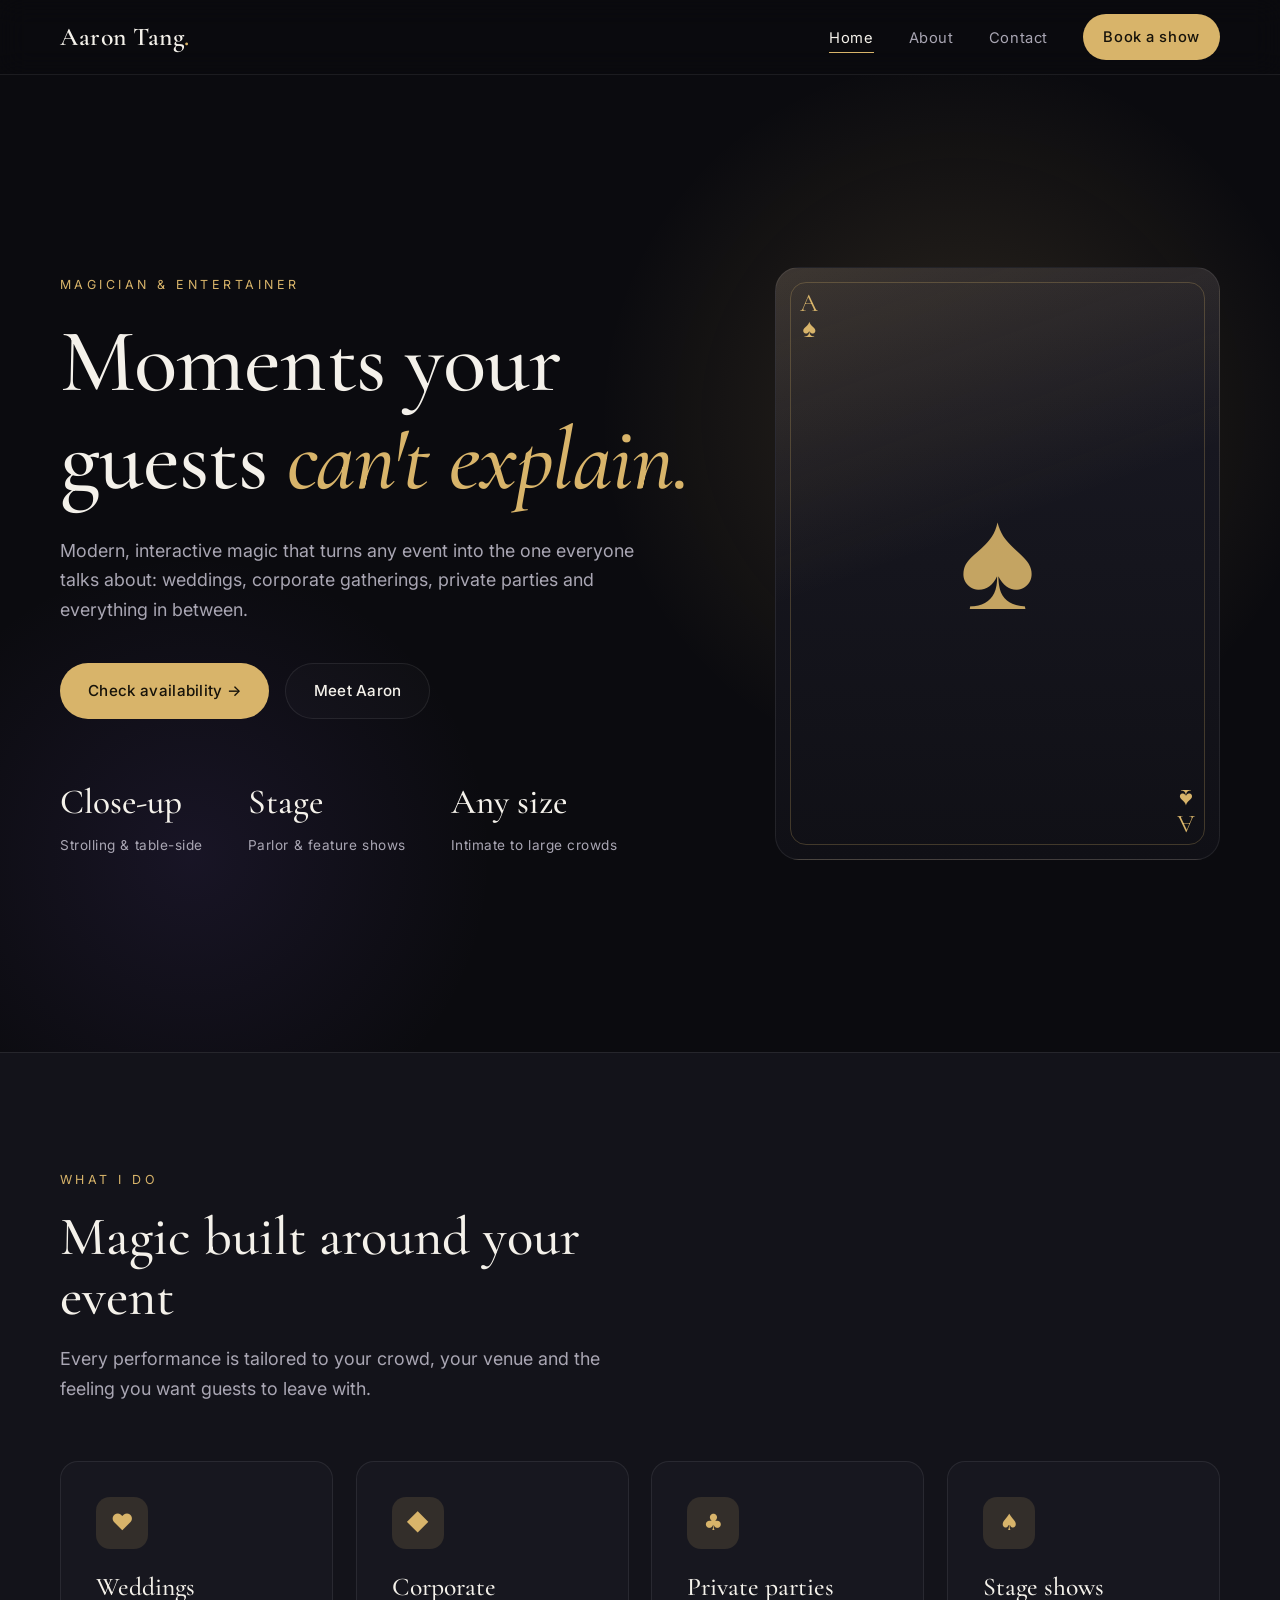
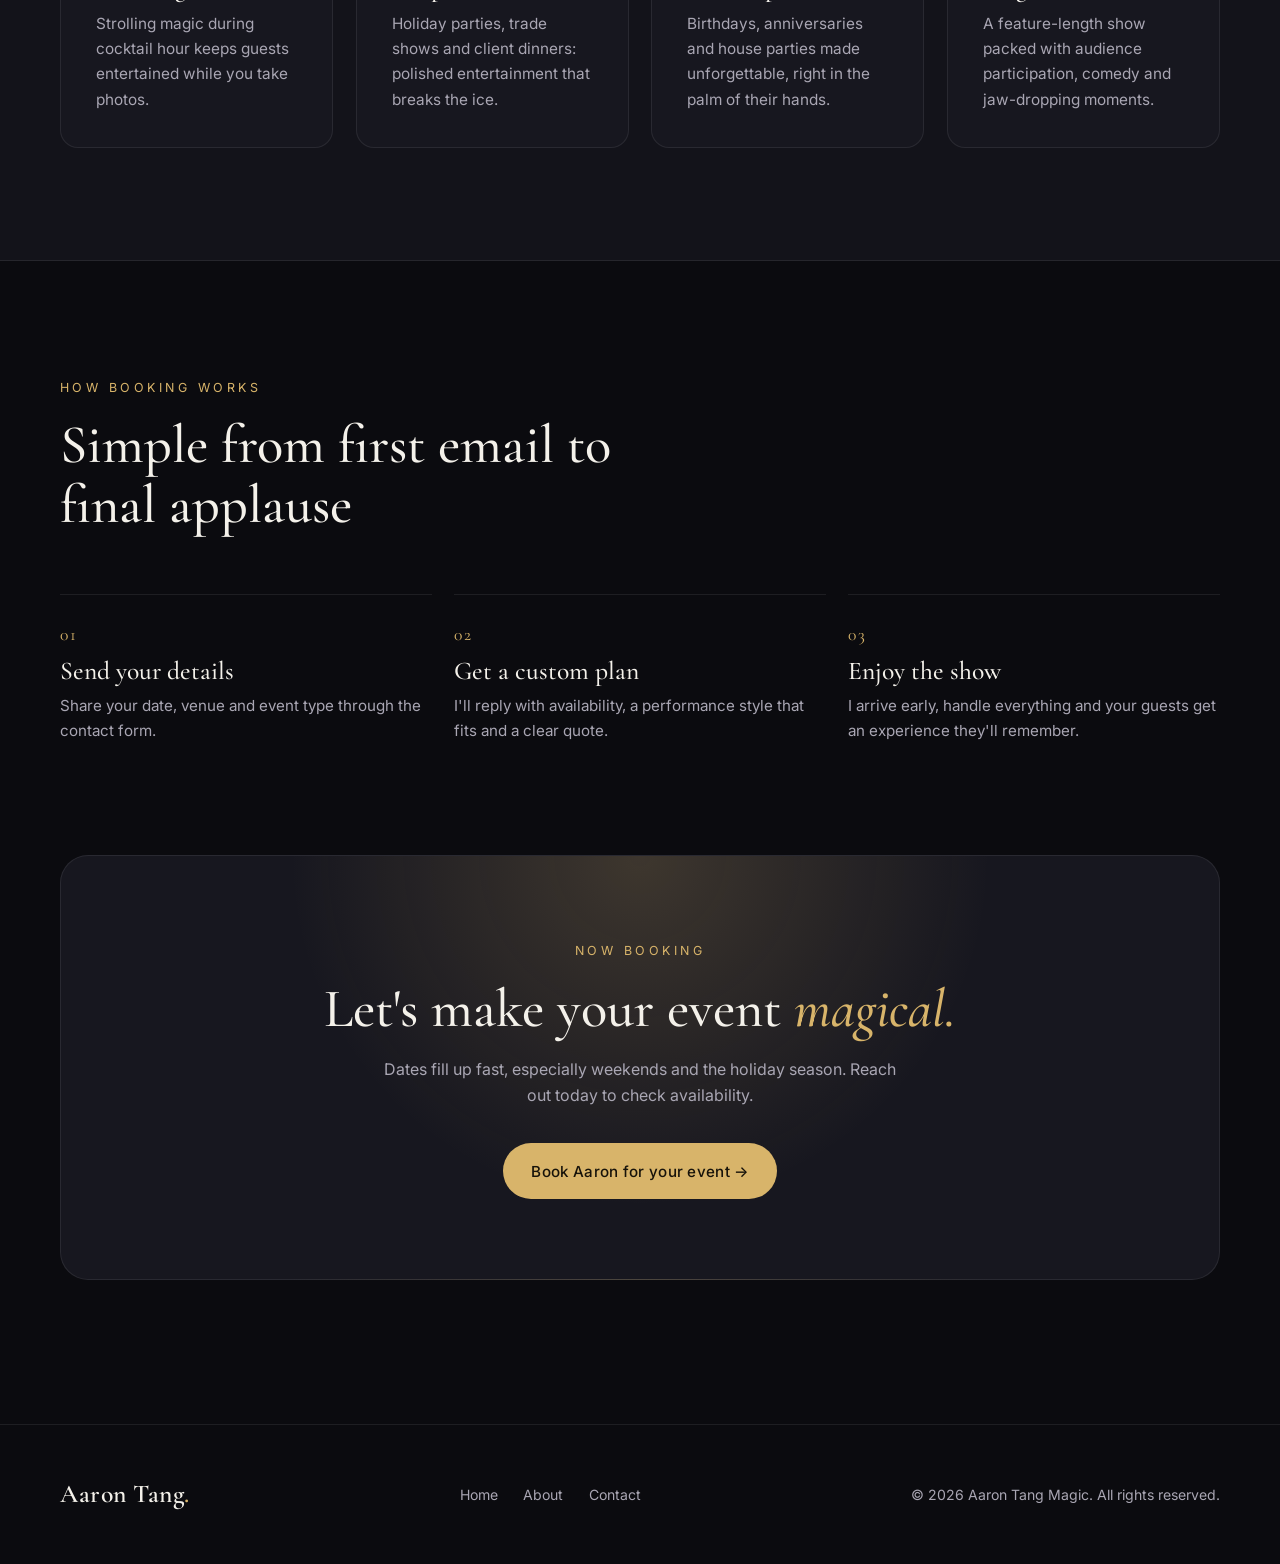
==== index.html @ f71971cd "Add magic booking website: home, about, and contact pages Co-Authored-By: Claude Opus 5.5 <noreply@a" ====
<!DOCTYPE html>
<html lang="en">
<head>
  <meta charset="UTF-8" />
  <meta name="viewport" content="width=device-width, initial-scale=1.0" />
  <title>Aaron Tang | Magician for Events, Parties & Corporate Functions</title>
  <meta name="description" content="Modern close-up and stage magic for weddings, corporate events, private parties and more. Book Aaron Tang for your next event." />
  <link rel="preconnect" href="https://fonts.googleapis.com" />
  <link rel="preconnect" href="https://fonts.gstatic.com" crossorigin />
  <link href="https://fonts.googleapis.com/css2?family=Cormorant+Garamond:ital,wght@0,500;0,600;1,500&family=Inter:wght@300;400;500&display=swap" rel="stylesheet" />
  <link rel="stylesheet" href="css/styles.css" />
  <link rel="icon" href="data:image/svg+xml,<svg xmlns='http://www.w3.org/2000/svg' viewBox='0 0 100 100'><text y='.9em' font-size='90'>✦</text></svg>" />
</head>
<body>

  <header class="site-header">
    <nav class="nav container">
      <a href="index.html" class="logo">Aaron Tang<span>.</span></a>
      <button class="nav-toggle" aria-label="Open menu" aria-expanded="false"><span></span><span></span><span></span></button>
      <ul class="nav-links">
        <li><a href="index.html" class="active">Home</a></li>
        <li><a href="about.html">About</a></li>
        <li><a href="contact.html">Contact</a></li>
        <li><a href="contact.html" class="btn btn-gold">Book a show</a></li>
      </ul>
    </nav>
  </header>

  <main>
    <!-- Hero -->
    <section class="hero">
      <div class="container hero-inner">
        <div>
          <span class="eyebrow reveal">Magician &amp; Entertainer</span>
          <h1 class="reveal">Moments your guests <em class="gold">can't explain.</em></h1>
          <p class="lead reveal">Modern, interactive magic that turns any event into the one everyone talks about: weddings, corporate gatherings, private parties and everything in between.</p>
          <div class="hero-actions reveal">
            <a href="contact.html" class="btn btn-gold">Check availability →</a>
            <a href="about.html" class="btn btn-ghost">Meet Aaron</a>
          </div>
          <div class="stats reveal">
            <div class="stat"><strong>Close-up</strong><span>Strolling &amp; table-side</span></div>
            <div class="stat"><strong>Stage</strong><span>Parlor &amp; feature shows</span></div>
            <div class="stat"><strong>Any size</strong><span>Intimate to large crowds</span></div>
          </div>
        </div>
        <div class="hero-card reveal" aria-hidden="true">
          <div class="card-corner tl">A<br />♠</div>
          <div class="card-mark">♠</div>
          <div class="card-corner br">A<br />♠</div>
        </div>
      </div>
    </section>

    <!-- Services -->
    <section class="alt">
      <div class="container">
        <div class="section-head reveal">
          <span class="eyebrow">What I do</span>
          <h2>Magic built around your event</h2>
          <p class="lead">Every performance is tailored to your crowd, your venue and the feeling you want guests to leave with.</p>
        </div>
        <div class="grid-4">
          <div class="card reveal">
            <div class="icon">♥</div>
            <h3>Weddings</h3>
            <p>Strolling magic during cocktail hour keeps guests entertained while you take photos.</p>
          </div>
          <div class="card reveal">
            <div class="icon">◆</div>
            <h3>Corporate</h3>
            <p>Holiday parties, trade shows and client dinners: polished entertainment that breaks the ice.</p>
          </div>
          <div class="card reveal">
            <div class="icon">♣</div>
            <h3>Private parties</h3>
            <p>Birthdays, anniversaries and house parties made unforgettable, right in the palm of their hands.</p>
          </div>
          <div class="card reveal">
            <div class="icon">♠</div>
            <h3>Stage shows</h3>
            <p>A feature-length show packed with audience participation, comedy and jaw-dropping moments.</p>
          </div>
        </div>
      </div>
    </section>

    <!-- How it works -->
    <section>
      <div class="container">
        <div class="section-head reveal">
          <span class="eyebrow">How booking works</span>
          <h2>Simple from first email to final applause</h2>
        </div>
        <div class="grid-3">
          <div class="step reveal">
            <span class="num">01</span>
            <h3>Send your details</h3>
            <p>Share your date, venue and event type through the contact form.</p>
          </div>
          <div class="step reveal">
            <span class="num">02</span>
            <h3>Get a custom plan</h3>
            <p>I'll reply with availability, a performance style that fits and a clear quote.</p>
          </div>
          <div class="step reveal">
            <span class="num">03</span>
            <h3>Enjoy the show</h3>
            <p>I arrive early, handle everything and your guests get an experience they'll remember.</p>
          </div>
        </div>
      </div>
    </section>

    <!-- CTA -->
    <section style="padding-top:0">
      <div class="container">
        <div class="cta reveal">
          <span class="eyebrow">Now booking</span>
          <h2>Let's make your event <em class="gold">magical.</em></h2>
          <p>Dates fill up fast, especially weekends and the holiday season. Reach out today to check availability.</p>
          <a href="contact.html" class="btn btn-gold">Book Aaron for your event →</a>
        </div>
      </div>
    </section>
  </main>

  <footer class="site-footer">
    <div class="container footer-inner">
      <a href="index.html" class="logo">Aaron Tang<span>.</span></a>
      <ul class="footer-links">
        <li><a href="index.html">Home</a></li>
        <li><a href="about.html">About</a></li>
        <li><a href="contact.html">Contact</a></li>
      </ul>
      <p>© <span data-year></span> Aaron Tang Magic. All rights reserved.</p>
    </div>
  </footer>

  <script src="js/main.js"></script>
</body>
</html>
---- css/styles.css ----
/* ==========================================================
   Aaron Tang Magic — site styles
   ========================================================== */
:root {
  --bg: #0b0b0f;
  --bg-soft: #13131a;
  --card: #17171f;
  --line: rgba(255, 255, 255, 0.08);
  --text: #f4f1ea;
  --muted: #a9a6b3;
  --gold: #d8b46a;
  --gold-soft: rgba(216, 180, 106, 0.14);
  --radius: 18px;
  --max: 1160px;
  --serif: "Cormorant Garamond", Georgia, serif;
  --sans: "Inter", system-ui, -apple-system, Segoe UI, Roboto, sans-serif;
}

* { box-sizing: border-box; margin: 0; padding: 0; }
html { scroll-behavior: smooth; }
body {
  font-family: var(--sans);
  background: var(--bg);
  color: var(--text);
  line-height: 1.65;
  -webkit-font-smoothing: antialiased;
}
img { max-width: 100%; display: block; }
a { color: inherit; text-decoration: none; }

.container { width: min(var(--max), 92%); margin: 0 auto; }

/* ---------- Header ---------- */
.site-header {
  position: sticky; top: 0; z-index: 50;
  background: rgba(11, 11, 15, 0.72);
  backdrop-filter: blur(14px);
  -webkit-backdrop-filter: blur(14px);
  border-bottom: 1px solid var(--line);
}
.nav { display: flex; align-items: center; justify-content: space-between; height: 74px; }
.logo {
  font-family: var(--serif); font-size: 1.6rem; font-weight: 600; letter-spacing: 0.02em;
}
.logo span { color: var(--gold); }
.nav-links { display: flex; gap: 2.2rem; list-style: none; align-items: center; }
.nav-links a {
  font-size: 0.92rem; color: var(--muted); letter-spacing: 0.04em; transition: color .2s;
}
.nav-links a:hover, .nav-links a.active { color: var(--text); }
.nav-links a.active { position: relative; }
.nav-links a.active::after {
  content: ""; position: absolute; left: 0; right: 0; bottom: -6px;
  height: 1px; background: var(--gold);
}
.nav-toggle {
  display: none; background: none; border: 0; color: var(--text); cursor: pointer;
  width: 40px; height: 40px;
}
.nav-toggle span { display: block; width: 22px; height: 2px; background: currentColor; margin: 5px auto; transition: .25s; }

/* ---------- Buttons ---------- */
.btn {
  display: inline-flex; align-items: center; gap: .5rem;
  padding: 0.9rem 1.7rem; border-radius: 999px;
  font-size: 0.95rem; font-weight: 500; letter-spacing: 0.02em;
  border: 1px solid transparent; cursor: pointer; transition: all .25s ease;
  font-family: var(--sans);
}
.btn-gold { background: var(--gold); color: #17130a; }
.btn-gold:hover { background: #e6c47f; transform: translateY(-2px); box-shadow: 0 10px 30px rgba(216,180,106,.25); }
.btn-ghost { border-color: var(--line); color: var(--text); background: rgba(255,255,255,.02); }
.btn-ghost:hover { border-color: var(--gold); color: var(--gold); }
.nav-links .btn { padding: .6rem 1.2rem; color: #17130a; }
.nav-links .btn:hover { color: #17130a; }

/* ---------- Typography ---------- */
.eyebrow {
  display: inline-block; font-size: .78rem; letter-spacing: .28em; text-transform: uppercase;
  color: var(--gold); margin-bottom: 1.1rem;
}
h1, h2, h3 { font-family: var(--serif); font-weight: 500; line-height: 1.1; }
h1 { font-size: clamp(2.8rem, 7vw, 5.6rem); letter-spacing: -0.01em; }
h2 { font-size: clamp(2.1rem, 4.4vw, 3.4rem); }
h3 { font-size: 1.6rem; }
.lead { font-size: 1.12rem; color: var(--muted); max-width: 580px; }
em.gold { color: var(--gold); font-style: italic; }

/* ---------- Hero ---------- */
.hero {
  position: relative; min-height: calc(100vh - 74px);
  display: flex; align-items: center; overflow: hidden;
}
.hero::before {
  content: ""; position: absolute; inset: 0;
  background:
    radial-gradient(600px circle at 75% 35%, rgba(216,180,106,.16), transparent 60%),
    radial-gradient(500px circle at 15% 80%, rgba(120,90,200,.12), transparent 60%);
  pointer-events: none;
}
.hero-inner { position: relative; display: grid; grid-template-columns: 1.2fr .8fr; gap: 3rem; align-items: center; padding: 5rem 0; }
.hero h1 { margin-bottom: 1.6rem; }
.hero .lead { margin-bottom: 2.4rem; }
.hero-actions { display: flex; gap: 1rem; flex-wrap: wrap; }
.hero-card {
  aspect-ratio: 3 / 4; border-radius: 24px; border: 1px solid var(--line);
  background:
    linear-gradient(160deg, rgba(216,180,106,.18), transparent 45%),
    linear-gradient(0deg, #101016, #1a1a24);
  position: relative; overflow: hidden;
  display: flex; align-items: center; justify-content: center;
}
.hero-card .card-mark {
  font-family: var(--serif); font-size: 9rem; color: var(--gold); opacity: .9;
  animation: float 6s ease-in-out infinite;
}
.hero-card .card-corner {
  position: absolute; font-family: var(--serif); color: var(--gold); font-size: 1.6rem; line-height: 1;
  text-align: center;
}
.hero-card .tl { top: 22px; left: 24px; }
.hero-card .br { bottom: 22px; right: 24px; transform: rotate(180deg); }
.hero-card::after {
  content: ""; position: absolute; inset: 14px; border: 1px solid rgba(216,180,106,.25); border-radius: 16px;
}
@keyframes float { 0%,100% { transform: translateY(0) } 50% { transform: translateY(-10px) } }

.stats { display: flex; gap: 2.8rem; margin-top: 3.4rem; flex-wrap: wrap; }
.stat strong { display: block; font-family: var(--serif); font-size: 2.2rem; font-weight: 500; color: var(--text); }
.stat span { font-size: .85rem; color: var(--muted); letter-spacing: .04em; }

/* ---------- Sections ---------- */
section { padding: 7rem 0; }
.section-head { max-width: 640px; margin-bottom: 3.6rem; }
.section-head.center { margin-inline: auto; text-align: center; }
.section-head h2 { margin-bottom: 1rem; }
.alt { background: var(--bg-soft); border-top: 1px solid var(--line); border-bottom: 1px solid var(--line); }

.grid-3 { display: grid; grid-template-columns: repeat(3, 1fr); gap: 1.4rem; }
.grid-4 { display: grid; grid-template-columns: repeat(4, 1fr); gap: 1.4rem; }

.card {
  background: var(--card); border: 1px solid var(--line); border-radius: var(--radius);
  padding: 2.2rem; transition: transform .3s ease, border-color .3s ease;
}
.card:hover { transform: translateY(-6px); border-color: rgba(216,180,106,.4); }
.card .icon {
  width: 52px; height: 52px; border-radius: 14px; background: var(--gold-soft); color: var(--gold);
  display: grid; place-items: center; margin-bottom: 1.5rem; font-size: 1.4rem;
}
.card h3 { margin-bottom: .6rem; }
.card p { color: var(--muted); font-size: .96rem; }

/* Steps */
.step { border-top: 1px solid var(--line); padding-top: 1.6rem; }
.step .num { font-family: var(--serif); color: var(--gold); font-size: 1.1rem; letter-spacing: .1em; }
.step h3 { margin: .5rem 0 .5rem; }
.step p { color: var(--muted); font-size: .95rem; }

/* Testimonials */
.quote { display: flex; flex-direction: column; justify-content: space-between; }
.quote blockquote { font-family: var(--serif); font-size: 1.35rem; line-height: 1.45; margin-bottom: 1.6rem; }
.quote cite { font-style: normal; font-size: .88rem; color: var(--muted); }
.quote cite strong { color: var(--text); font-weight: 500; display: block; }

/* CTA band */
.cta {
  text-align: center; border-radius: 28px; padding: 5rem 2rem;
  background:
    radial-gradient(500px circle at 50% 0%, rgba(216,180,106,.2), transparent 70%),
    var(--card);
  border: 1px solid var(--line);
}
.cta h2 { margin-bottom: 1rem; }
.cta p { color: var(--muted); margin: 0 auto 2.2rem; max-width: 520px; }

/* ---------- Page hero (inner pages) ---------- */
.page-hero { padding: 6rem 0 4rem; position: relative; }
.page-hero::before {
  content: ""; position: absolute; inset: 0;
  background: radial-gradient(600px circle at 80% 0%, rgba(216,180,106,.12), transparent 60%);
  pointer-events: none;
}
.page-hero h1 { font-size: clamp(2.6rem, 6vw, 4.6rem); margin-bottom: 1.2rem; }

/* ---------- About ---------- */
.about-grid { display: grid; grid-template-columns: .9fr 1.1fr; gap: 4.5rem; align-items: start; }
.portrait {
  aspect-ratio: 4 / 5; border-radius: 24px; border: 1px solid var(--line);
  background: linear-gradient(160deg, rgba(216,180,106,.2), transparent 50%), linear-gradient(0deg,#101016,#1c1c27);
  display: flex; align-items: flex-end; padding: 1.6rem; position: sticky; top: 110px;
  overflow: hidden;
}
.portrait img { position: absolute; inset: 0; width: 100%; height: 100%; object-fit: cover; }
.portrait .tag {
  position: relative; background: rgba(11,11,15,.7); backdrop-filter: blur(8px);
  border: 1px solid var(--line); padding: .7rem 1.1rem; border-radius: 12px; font-size: .85rem; color: var(--muted);
}
.portrait .tag strong { color: var(--text); font-weight: 500; }
.prose p { color: var(--muted); margin-bottom: 1.3rem; font-size: 1.05rem; }
.prose p:first-of-type { color: var(--text); font-size: 1.2rem; }
.prose h2 { margin: 3rem 0 1.2rem; font-size: 2.2rem; }
.checklist { list-style: none; display: grid; gap: .9rem; margin-top: 1rem; }
.checklist li { display: flex; gap: .9rem; color: var(--muted); }
.checklist li::before { content: "✦"; color: var(--gold); flex-shrink: 0; }
.chips { display: flex; flex-wrap: wrap; gap: .6rem; margin-top: 1rem; }
.chip { border: 1px solid var(--line); border-radius: 999px; padding: .45rem 1rem; font-size: .85rem; color: var(--muted); }

/* ---------- Contact ---------- */
.contact-grid { display: grid; grid-template-columns: .8fr 1.2fr; gap: 4rem; align-items: start; }
.info-list { list-style: none; display: grid; gap: 1.6rem; margin-top: 2.4rem; }
.info-list li { display: flex; gap: 1rem; align-items: flex-start; }
.info-list .icon {
  width: 44px; height: 44px; border-radius: 12px; background: var(--gold-soft); color: var(--gold);
  display: grid; place-items: center; flex-shrink: 0;
}
.info-list small { display: block; color: var(--muted); font-size: .8rem; letter-spacing: .08em; text-transform: uppercase; }
.info-list a:hover { color: var(--gold); }

.form-card { background: var(--card); border: 1px solid var(--line); border-radius: 24px; padding: 2.6rem; }
.form-row { display: grid; grid-template-columns: 1fr 1fr; gap: 1.2rem; }
.field { display: flex; flex-direction: column; gap: .45rem; margin-bottom: 1.2rem; }
.field label { font-size: .82rem; color: var(--muted); letter-spacing: .04em; }
.field label .req { color: var(--gold); }
.field input, .field select, .field textarea {
  background: #0f0f15; border: 1px solid var(--line); border-radius: 12px;
  color: var(--text); font: inherit; font-size: .96rem; padding: .85rem 1rem;
  transition: border-color .2s, box-shadow .2s; width: 100%;
}
.field select { appearance: none; background-image: linear-gradient(45deg, transparent 50%, var(--muted) 50%), linear-gradient(135deg, var(--muted) 50%, transparent 50%); background-position: calc(100% - 20px) 50%, calc(100% - 15px) 50%; background-size: 5px 5px; background-repeat: no-repeat; }
.field input[type="date"] { color-scheme: dark; }
.field textarea { min-height: 140px; resize: vertical; }
.field input:focus, .field select:focus, .field textarea:focus {
  outline: none; border-color: var(--gold); box-shadow: 0 0 0 3px var(--gold-soft);
}
.form-note { font-size: .82rem; color: var(--muted); margin-top: 1rem; }
.form-status { margin-top: 1rem; font-size: .92rem; display: none; }
.form-status.show { display: block; }
.form-status.ok { color: #9fd8a5; }
.form-status.err { color: #f0a0a0; }
.form-card .btn { width: 100%; justify-content: center; }

/* FAQ */
.faq { max-width: 780px; margin: 0 auto; }
.faq details { border-bottom: 1px solid var(--line); padding: 1.4rem 0; }
.faq summary { cursor: pointer; font-family: var(--serif); font-size: 1.35rem; list-style: none; display: flex; justify-content: space-between; gap: 1rem; }
.faq summary::-webkit-details-marker { display: none; }
.faq summary::after { content: "+"; color: var(--gold); font-family: var(--sans); font-weight: 300; transition: transform .2s; }
.faq details[open] summary::after { transform: rotate(45deg); }
.faq details p { color: var(--muted); margin-top: .8rem; }

/* ---------- Footer ---------- */
.site-footer { border-top: 1px solid var(--line); padding: 3rem 0; margin-top: 2rem; }
.footer-inner { display: flex; justify-content: space-between; align-items: center; gap: 1.5rem; flex-wrap: wrap; }
.footer-inner p { color: var(--muted); font-size: .88rem; }
.footer-links { display: flex; gap: 1.6rem; list-style: none; }
.footer-links a { color: var(--muted); font-size: .88rem; }
.footer-links a:hover { color: var(--gold); }

/* ---------- Reveal animation ---------- */
.reveal { opacity: 0; transform: translateY(24px); transition: opacity .8s ease, transform .8s ease; }
.reveal.visible { opacity: 1; transform: none; }
@media (prefers-reduced-motion: reduce) {
  .reveal { opacity: 1; transform: none; transition: none; }
  .hero-card .card-mark { animation: none; }
}

/* ---------- Responsive ---------- */
@media (max-width: 960px) {
  .hero-inner, .about-grid, .contact-grid { grid-template-columns: 1fr; }
  .hero-card { max-width: 340px; }
  .portrait { position: relative; top: 0; max-width: 460px; }
  .grid-3 { grid-template-columns: 1fr 1fr; }
  .grid-4 { grid-template-columns: 1fr 1fr; }
}
@media (max-width: 720px) {
  section { padding: 5rem 0; }
  .nav-toggle { display: block; }
  .nav-links {
    position: fixed; top: 74px; left: 0; right: 0;
    flex-direction: column; gap: 0; padding: 1rem 4% 2rem;
    background: rgba(11,11,15,.97); border-bottom: 1px solid var(--line);
    transform: translateY(-120%); transition: transform .3s ease; z-index: -1;
  }
  .nav-links.open { transform: none; }
  .nav-links li { width: 100%; border-bottom: 1px solid var(--line); }
  .nav-links li:last-child { border: 0; padding-top: 1rem; }
  .nav-links a { display: block; padding: 1rem 0; font-size: 1rem; }
  .nav-links a.active::after { display: none; }
  .nav-links .btn { display: inline-flex; padding: .8rem 1.5rem; }
  .nav-toggle.open span:nth-child(1) { transform: translateY(7px) rotate(45deg); }
  .nav-toggle.open span:nth-child(2) { opacity: 0; }
  .nav-toggle.open span:nth-child(3) { transform: translateY(-7px) rotate(-45deg); }
  .grid-3, .grid-4, .form-row { grid-template-columns: 1fr; }
  .hero-inner { padding: 3rem 0 4rem; }
  .hero-card { display: none; }
  .form-card { padding: 1.8rem; }
  .stats { gap: 2rem; }
}
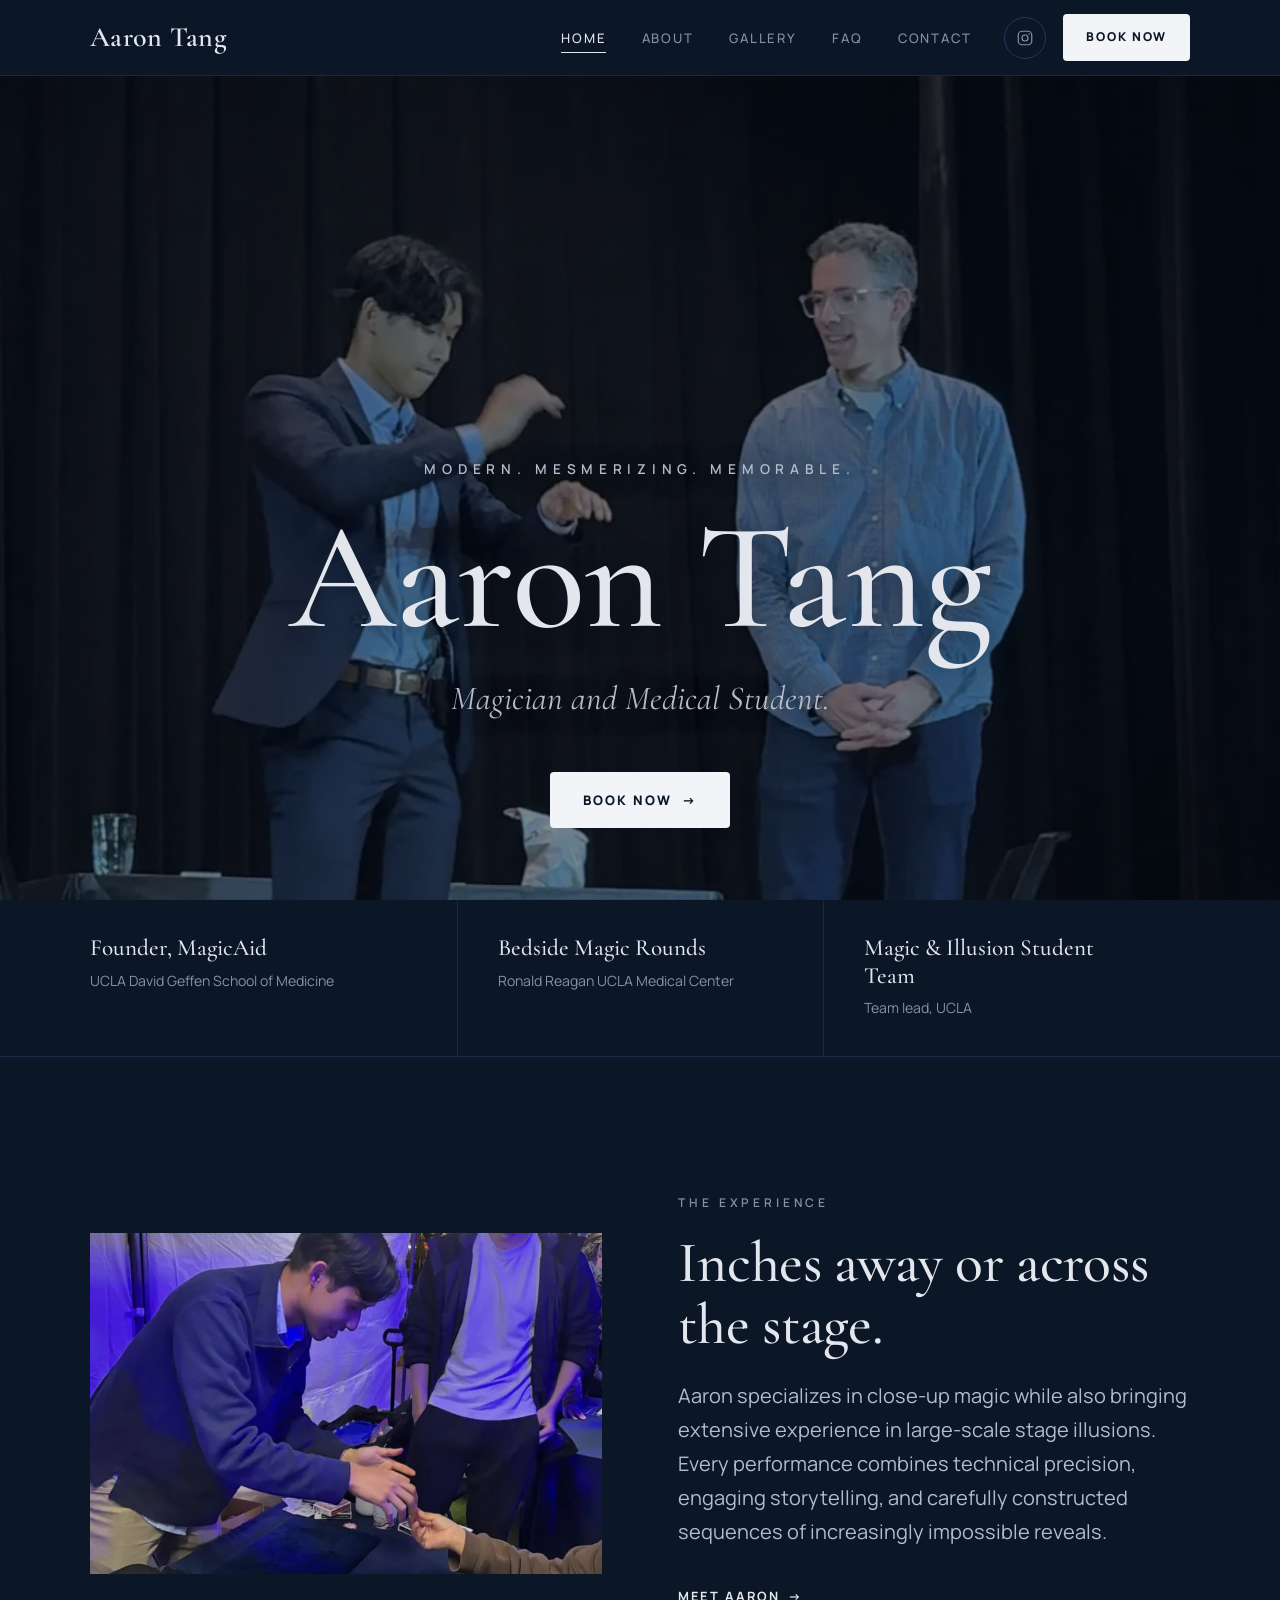
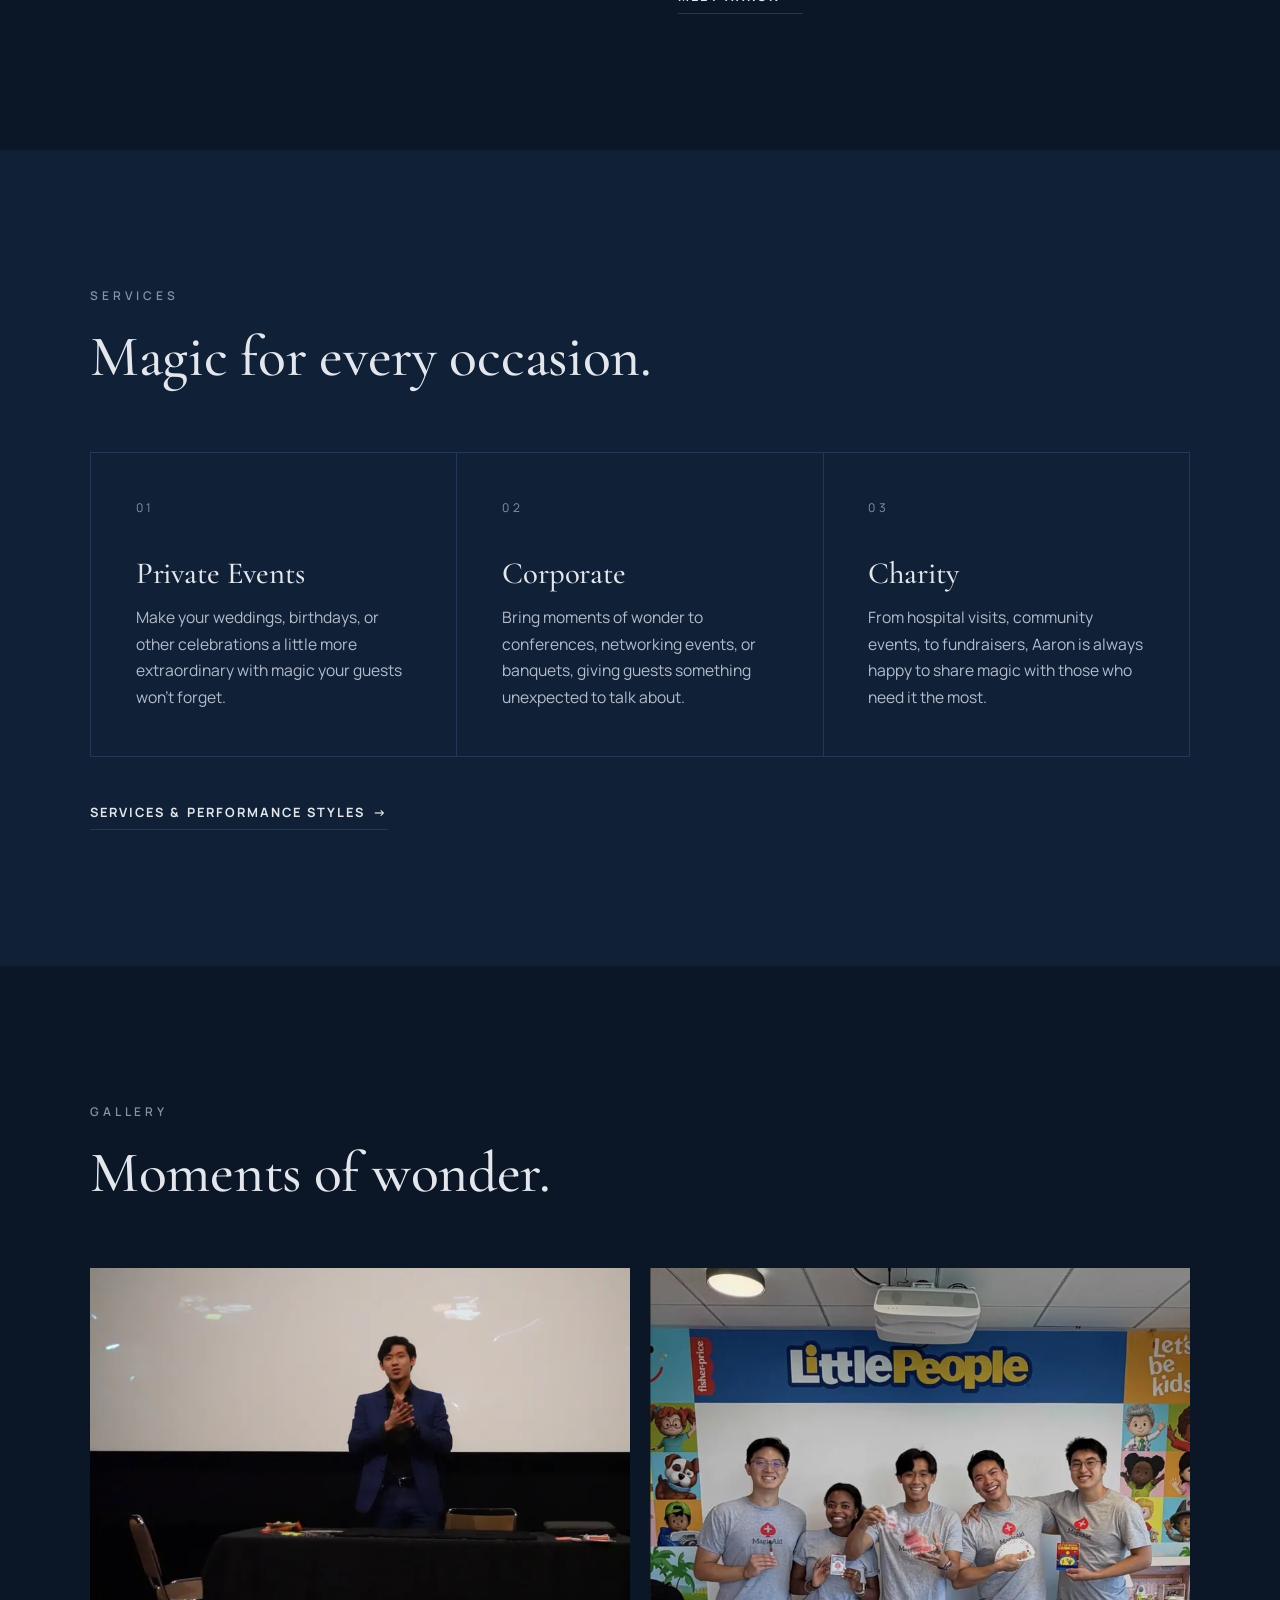
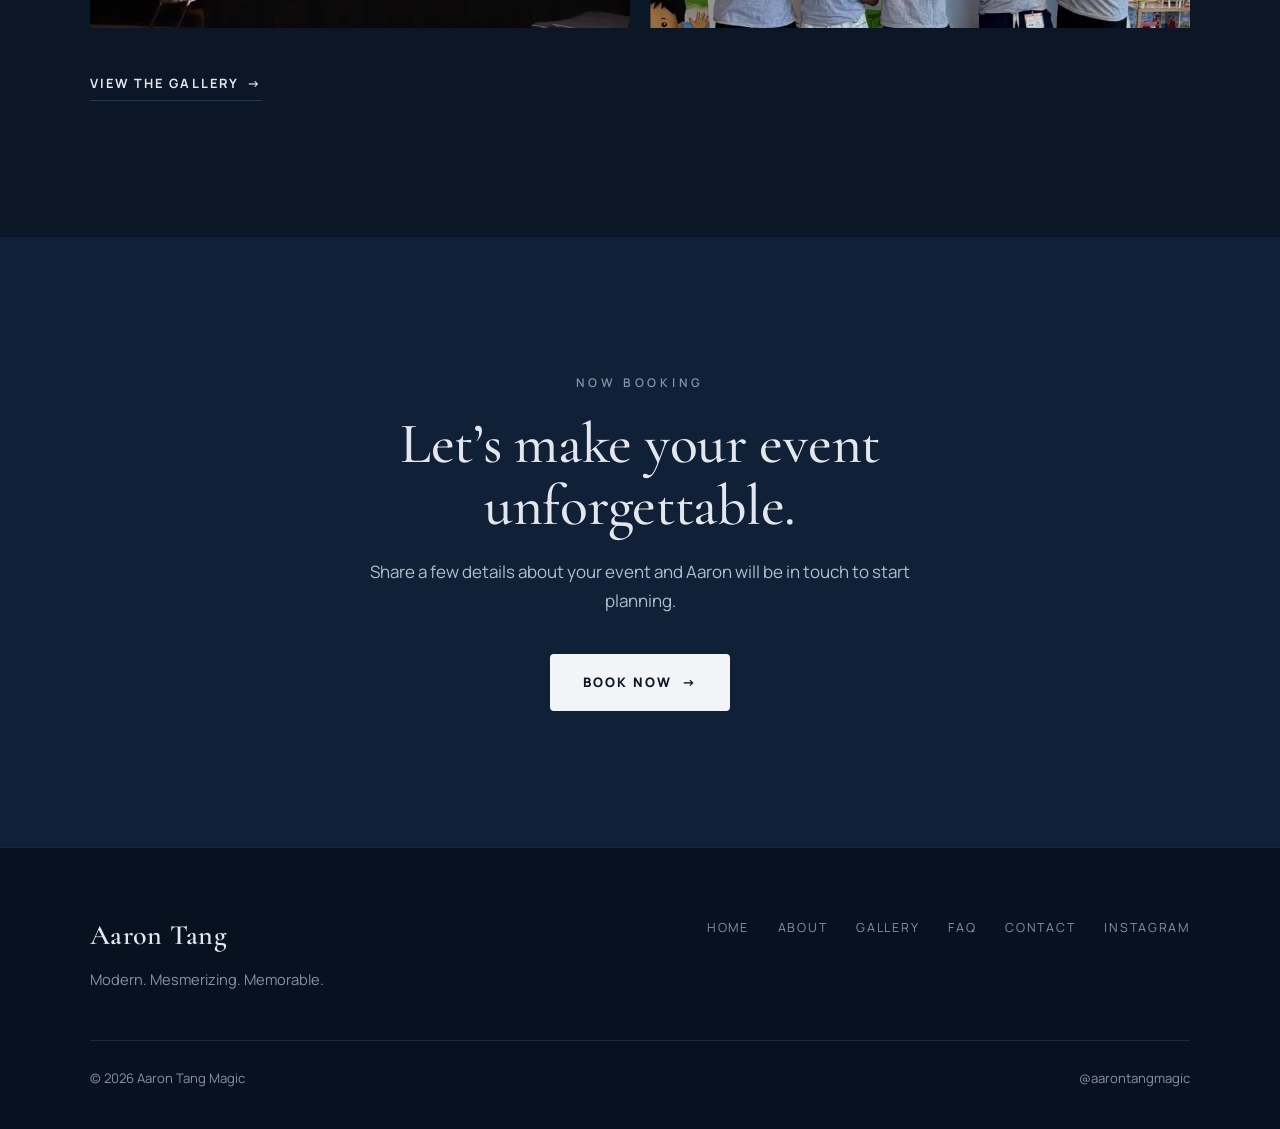
==== commit 7d326415: "Redesign site: navy theme, gallery, FAQ, booking form, SEO, custom domain - Home with full-bleed sta" ====
--- a/index.html
+++ b/index.html
@@ -1,142 +1,158 @@
 <!DOCTYPE html>
-<html lang="en">
+<html lang="en" class="no-js">
 <head>
-  <meta charset="UTF-8" />
-  <meta name="viewport" content="width=device-width, initial-scale=1.0" />
-  <title>Aaron Tang | Magician for Events, Parties & Corporate Functions</title>
-  <meta name="description" content="Modern close-up and stage magic for weddings, corporate events, private parties and more. Book Aaron Tang for your next event." />
-  <link rel="preconnect" href="https://fonts.googleapis.com" />
-  <link rel="preconnect" href="https://fonts.gstatic.com" crossorigin />
-  <link href="https://fonts.googleapis.com/css2?family=Cormorant+Garamond:ital,wght@0,500;0,600;1,500&family=Inter:wght@300;400;500&display=swap" rel="stylesheet" />
-  <link rel="stylesheet" href="css/styles.css" />
-  <link rel="icon" href="data:image/svg+xml,<svg xmlns='http://www.w3.org/2000/svg' viewBox='0 0 100 100'><text y='.9em' font-size='90'>✦</text></svg>" />
+  <meta charset="utf-8">
+  <meta name="viewport" content="width=device-width, initial-scale=1">
+  <title>Aaron Tang | Magician for Private, Corporate & Charity Events</title>
+  <meta name="description" content="Aaron Tang is a magician and medical student offering close-up, parlor and stage magic for weddings, birthdays, corporate events and fundraisers. Modern. Mesmerizing. Memorable.">
+  <link rel="canonical" href="https://aarontangmagic.com/">
+  <meta name="theme-color" content="#0b1626">
+  <meta property="og:type" content="website">
+  <meta property="og:site_name" content="Aaron Tang Magic">
+  <meta property="og:title" content="Aaron Tang | Magician for Private, Corporate & Charity Events">
+  <meta property="og:description" content="Aaron Tang is a magician and medical student offering close-up, parlor and stage magic for weddings, birthdays, corporate events and fundraisers. Modern. Mesmerizing. Memorable.">
+  <meta property="og:url" content="https://aarontangmagic.com/">
+  <meta property="og:image" content="https://aarontangmagic.com/assets/img/hero/stage-1600.jpg">
+  <meta name="twitter:card" content="summary_large_image">
+  <link rel="icon" href="/favicon.svg" type="image/svg+xml">
+  <link rel="preconnect" href="https://fonts.googleapis.com">
+  <link rel="preconnect" href="https://fonts.gstatic.com" crossorigin>
+  <link rel="stylesheet" href="https://fonts.googleapis.com/css2?family=Cormorant+Garamond:ital,wght@0,500;0,600;1,500&family=Manrope:wght@400;500;600;700;800&display=swap">
+  <link rel="stylesheet" href="/css/styles.css">
+  <link rel="preload" as="image" type="image/webp" href="/assets/img/hero/stage-1600.webp" imagesrcset="/assets/img/hero/stage-800.webp 800w, /assets/img/hero/stage-1600.webp 1206w" imagesizes="100vw">
+  <script type="application/ld+json">{"@context": "https://schema.org", "@type": "Person", "name": "Aaron Tang", "jobTitle": "Magician", "url": "https://aarontangmagic.com/", "image": "https://aarontangmagic.com/assets/img/hero/stage-1600.jpg", "description": "Close-up and stage magician available for private events, corporate events and charity performances.", "sameAs": ["https://www.instagram.com/aarontangmagic/"]}</script>
 </head>
 <body>
-
+  <a class="skip-link" href="#main">Skip to content</a>
   <header class="site-header">
-    <nav class="nav container">
-      <a href="index.html" class="logo">Aaron Tang<span>.</span></a>
-      <button class="nav-toggle" aria-label="Open menu" aria-expanded="false"><span></span><span></span><span></span></button>
-      <ul class="nav-links">
-        <li><a href="index.html" class="active">Home</a></li>
-        <li><a href="about.html">About</a></li>
-        <li><a href="contact.html">Contact</a></li>
-        <li><a href="contact.html" class="btn btn-gold">Book a show</a></li>
-      </ul>
-    </nav>
+    <div class="container site-header__inner">
+      <a class="brand" href="/">Aaron Tang</a>
+      <nav class="nav" id="site-nav" aria-label="Main">
+        <ul class="nav__list">
+          <li><a class="nav__link" href="/" aria-current="page">Home</a></li>
+          <li><a class="nav__link" href="/about.html">About</a></li>
+          <li><a class="nav__link" href="/gallery.html">Gallery</a></li>
+          <li><a class="nav__link" href="/faq.html">FAQ</a></li>
+          <li><a class="nav__link" href="/contact.html">Contact</a></li>
+        </ul>
+      </nav>
+      <div class="header-actions">
+        <a class="social-link" href="https://www.instagram.com/aarontangmagic/" target="_blank" rel="noopener" aria-label="Aaron Tang on Instagram (@aarontangmagic)"><svg viewBox="0 0 24 24" fill="none" stroke="currentColor" stroke-width="1.6" aria-hidden="true"><rect x="3" y="3" width="18" height="18" rx="5"/><circle cx="12" cy="12" r="4"/><circle cx="17.5" cy="6.5" r="1" fill="currentColor" stroke="none"/></svg></a>
+        <a class="btn btn--solid btn--small" href="/contact.html">Book Now</a>
+      </div>
+      <button class="nav-toggle" type="button" aria-controls="site-nav" aria-expanded="false" aria-label="Open menu"><span></span><span></span><span></span></button>
+    </div>
   </header>
 
-  <main>
-    <!-- Hero -->
-    <section class="hero">
-      <div class="container hero-inner">
-        <div>
-          <span class="eyebrow reveal">Magician &amp; Entertainer</span>
-          <h1 class="reveal">Moments your guests <em class="gold">can't explain.</em></h1>
-          <p class="lead reveal">Modern, interactive magic that turns any event into the one everyone talks about: weddings, corporate gatherings, private parties and everything in between.</p>
-          <div class="hero-actions reveal">
-            <a href="contact.html" class="btn btn-gold">Check availability →</a>
-            <a href="about.html" class="btn btn-ghost">Meet Aaron</a>
-          </div>
-          <div class="stats reveal">
-            <div class="stat"><strong>Close-up</strong><span>Strolling &amp; table-side</span></div>
-            <div class="stat"><strong>Stage</strong><span>Parlor &amp; feature shows</span></div>
-            <div class="stat"><strong>Any size</strong><span>Intimate to large crowds</span></div>
-          </div>
-        </div>
-        <div class="hero-card reveal" aria-hidden="true">
-          <div class="card-corner tl">A<br />♠</div>
-          <div class="card-mark">♠</div>
-          <div class="card-corner br">A<br />♠</div>
+  <main id="main">
+    <section class="hero" aria-labelledby="hero-title">
+      <div class="hero__media"><picture><source type="image/webp" srcset="/assets/img/hero/stage-800.webp 800w, /assets/img/hero/stage-1600.webp 1206w" sizes="100vw"><img src="/assets/img/hero/stage-1600.jpg" width="1206" height="906" alt="Aaron Tang performing stage magic with an audience volunteer" fetchpriority="high" decoding="async"></picture></div>
+      <div class="container hero__content">
+        <p class="hero__tagline reveal">Modern. Mesmerizing. Memorable.</p>
+        <h1 id="hero-title" class="reveal reveal-delay-1">Aaron Tang</h1>
+        <p class="hero__role reveal reveal-delay-2">Magician and Medical Student.</p>
+        <div class="reveal reveal-delay-3">
+          <a class="btn btn--solid" href="/contact.html">Book Now <span class="arrow" aria-hidden="true">&rarr;</span></a>
         </div>
       </div>
     </section>
 
-    <!-- Services -->
-    <section class="alt">
+    <section class="creds" aria-label="Highlights">
       <div class="container">
-        <div class="section-head reveal">
-          <span class="eyebrow">What I do</span>
-          <h2>Magic built around your event</h2>
-          <p class="lead">Every performance is tailored to your crowd, your venue and the feeling you want guests to leave with.</p>
-        </div>
-        <div class="grid-4">
-          <div class="card reveal">
-            <div class="icon">♥</div>
-            <h3>Weddings</h3>
-            <p>Strolling magic during cocktail hour keeps guests entertained while you take photos.</p>
-          </div>
-          <div class="card reveal">
-            <div class="icon">◆</div>
-            <h3>Corporate</h3>
-            <p>Holiday parties, trade shows and client dinners: polished entertainment that breaks the ice.</p>
-          </div>
-          <div class="card reveal">
-            <div class="icon">♣</div>
-            <h3>Private parties</h3>
-            <p>Birthdays, anniversaries and house parties made unforgettable, right in the palm of their hands.</p>
-          </div>
-          <div class="card reveal">
-            <div class="icon">♠</div>
-            <h3>Stage shows</h3>
-            <p>A feature-length show packed with audience participation, comedy and jaw-dropping moments.</p>
-          </div>
+        <ul class="creds__list">
+          <li class="creds__item reveal"><strong>Founder, MagicAid</strong><span>UCLA David Geffen School of Medicine</span></li>
+          <li class="creds__item reveal reveal-delay-1"><strong>Bedside Magic Rounds</strong><span>Ronald Reagan UCLA Medical Center</span></li>
+          <li class="creds__item reveal reveal-delay-2"><strong>Magic &amp; Illusion Student Team</strong><span>Team lead, UCLA</span></li>
+        </ul>
+      </div>
+    </section>
+
+    <section class="section" id="intro">
+      <div class="container split">
+        <div class="frame frame--landscape reveal"><picture><source type="image/webp" srcset="/assets/img/gallery/04-close-up-800.webp 800w, /assets/img/gallery/04-close-up-1600.webp 1206w" sizes="(max-width: 1020px) 100vw, 560px"><img src="/assets/img/gallery/04-close-up-1600.jpg" width="1206" height="801" alt="Aaron performing close-up magic for a guest at a table" loading="lazy" decoding="async"></picture></div>
+        <div class="reveal reveal-delay-1">
+          <span class="eyebrow">The experience</span>
+          <h2>Inches away or across the stage.</h2>
+          <p class="lead" style="margin-top:1.4rem">Aaron specializes in close-up magic while also bringing extensive experience in large-scale stage illusions. Every performance combines technical precision, engaging storytelling, and carefully constructed sequences of increasingly impossible reveals.</p>
+          <p style="margin-top:2rem"><a class="text-link" href="/about.html">Meet Aaron <span aria-hidden="true">&rarr;</span></a></p>
         </div>
       </div>
     </section>
 
-    <!-- How it works -->
-    <section>
+    <section class="section section--alt">
       <div class="container">
         <div class="section-head reveal">
-          <span class="eyebrow">How booking works</span>
-          <h2>Simple from first email to final applause</h2>
+          <span class="eyebrow">Services</span>
+          <h2>Magic for every occasion.</h2>
         </div>
-        <div class="grid-3">
-          <div class="step reveal">
-            <span class="num">01</span>
-            <h3>Send your details</h3>
-            <p>Share your date, venue and event type through the contact form.</p>
-          </div>
-          <div class="step reveal">
-            <span class="num">02</span>
-            <h3>Get a custom plan</h3>
-            <p>I'll reply with availability, a performance style that fits and a clear quote.</p>
-          </div>
-          <div class="step reveal">
-            <span class="num">03</span>
-            <h3>Enjoy the show</h3>
-            <p>I arrive early, handle everything and your guests get an experience they'll remember.</p>
-          </div>
+        <div class="grid-3" role="list" aria-label="Services">
+          <article role="listitem" class="cell reveal reveal-delay-0">
+            <span class="cell__num">01</span>
+            <h3>Private Events</h3>
+            <p>Make your weddings, birthdays, or other celebrations a little more extraordinary with magic your guests won&rsquo;t forget.</p>
+          </article>
+          <article role="listitem" class="cell reveal reveal-delay-1">
+            <span class="cell__num">02</span>
+            <h3>Corporate</h3>
+            <p>Bring moments of wonder to conferences, networking events, or banquets, giving guests something unexpected to talk about.</p>
+          </article>
+          <article role="listitem" class="cell reveal reveal-delay-2">
+            <span class="cell__num">03</span>
+            <h3>Charity</h3>
+            <p>From hospital visits, community events, to fundraisers, Aaron is always happy to share magic with those who need it the most.</p>
+          </article>
         </div>
+        <p style="margin-top:2.5rem" class="reveal"><a class="text-link" href="/faq.html">Services &amp; performance styles <span aria-hidden="true">&rarr;</span></a></p>
       </div>
     </section>
 
-    <!-- CTA -->
-    <section style="padding-top:0">
+    <section class="section">
       <div class="container">
-        <div class="cta reveal">
-          <span class="eyebrow">Now booking</span>
-          <h2>Let's make your event <em class="gold">magical.</em></h2>
-          <p>Dates fill up fast, especially weekends and the holiday season. Reach out today to check availability.</p>
-          <a href="contact.html" class="btn btn-gold">Book Aaron for your event →</a>
+        <div class="section-head reveal">
+          <span class="eyebrow">Gallery</span>
+          <h2>Moments of wonder.</h2>
         </div>
+        <div class="gallery">
+          <a class="gallery__item frame reveal" style="aspect-ratio:3/2" href="/gallery.html" aria-label="Open the gallery"><picture><source type="image/webp" srcset="/assets/img/gallery/01-theater-show-800.webp 800w, /assets/img/gallery/01-theater-show-1600.webp 1534w" sizes="(max-width: 640px) 100vw, 580px"><img src="/assets/img/gallery/01-theater-show-1600.jpg" width="1534" height="1025" alt="Aaron Tang performing on stage in front of a projection screen" loading="lazy" decoding="async"></picture></a>
+          <a class="gallery__item frame reveal reveal-delay-1" style="aspect-ratio:3/2" href="/gallery.html" aria-label="Open the gallery"><picture><source type="image/webp" srcset="/assets/img/gallery/03-magicaid-team-800.webp 800w, /assets/img/gallery/03-magicaid-team-1600.webp 1206w" sizes="(max-width: 640px) 100vw, 580px"><img src="/assets/img/gallery/03-magicaid-team-1600.jpg" width="1206" height="1581" alt="Aaron and four MagicAid teammates holding playing cards in a hospital playroom" loading="lazy" decoding="async" style="object-position:50% 40%"></picture></a>
+        </div>
+        <p style="margin-top:2.5rem" class="reveal"><a class="text-link" href="/gallery.html">View the gallery <span aria-hidden="true">&rarr;</span></a></p>
+      </div>
+    </section>
+
+    <section class="section section--alt cta">
+      <div class="container reveal">
+        <span class="eyebrow">Now booking</span>
+        <h2>Let&rsquo;s make your event unforgettable.</h2>
+        <p>Share a few details about your event and Aaron will be in touch to start planning.</p>
+        <a class="btn btn--solid" href="/contact.html">Book Now <span class="arrow" aria-hidden="true">&rarr;</span></a>
       </div>
     </section>
   </main>
 
   <footer class="site-footer">
-    <div class="container footer-inner">
-      <a href="index.html" class="logo">Aaron Tang<span>.</span></a>
-      <ul class="footer-links">
-        <li><a href="index.html">Home</a></li>
-        <li><a href="about.html">About</a></li>
-        <li><a href="contact.html">Contact</a></li>
-      </ul>
-      <p>© <span data-year></span> Aaron Tang Magic. All rights reserved.</p>
+    <div class="container">
+      <div class="site-footer__top">
+        <div>
+          <a class="brand" href="/">Aaron Tang</a>
+          <p class="site-footer__tag">Modern. Mesmerizing. Memorable.</p>
+        </div>
+        <ul class="footer-nav">
+          <li><a href="/">Home</a></li>
+          <li><a href="/about.html">About</a></li>
+          <li><a href="/gallery.html">Gallery</a></li>
+          <li><a href="/faq.html">FAQ</a></li>
+          <li><a href="/contact.html">Contact</a></li>
+          <li><a href="https://www.instagram.com/aarontangmagic/" target="_blank" rel="noopener">Instagram</a></li>
+        </ul>
+      </div>
+      <div class="site-footer__bottom">
+        <p>&copy; <span data-year>2026</span> Aaron Tang Magic</p>
+        <a href="https://www.instagram.com/aarontangmagic/" target="_blank" rel="noopener">@aarontangmagic</a>
+      </div>
     </div>
   </footer>
-
-  <script src="js/main.js"></script>
+  <script src="/js/config.js"></script>
+  <script src="/js/main.js" defer></script>
 </body>
 </html>
--- a/css/styles.css
+++ b/css/styles.css
@@ -1,299 +1,387 @@
-/* ==========================================================
-   Aaron Tang Magic — site styles
-   ========================================================== */
+/* =============================================================
+   Aaron Tang Magic
+   Design: "Midnight theatre" — solid navy, gray type, no gradients.
+   Sections: 1 tokens · 2 base · 3 layout · 4 components · 5 pages · 6 utilities
+   ============================================================= */
+
+/* 1. TOKENS ---------------------------------------------------- */
 :root {
-  --bg: #0b0b0f;
-  --bg-soft: #13131a;
-  --card: #17171f;
-  --line: rgba(255, 255, 255, 0.08);
-  --text: #f4f1ea;
-  --muted: #a9a6b3;
-  --gold: #d8b46a;
-  --gold-soft: rgba(216, 180, 106, 0.14);
-  --radius: 18px;
-  --max: 1160px;
-  --serif: "Cormorant Garamond", Georgia, serif;
-  --sans: "Inter", system-ui, -apple-system, Segoe UI, Roboto, sans-serif;
-}
-
-* { box-sizing: border-box; margin: 0; padding: 0; }
-html { scroll-behavior: smooth; }
+  --navy-950: #08111f;   /* footer */
+  --navy-900: #0b1626;   /* page background */
+  --navy-800: #102036;   /* alternate sections */
+  --navy-700: #172a45;   /* cards, inputs */
+  --navy-600: #22385a;   /* borders, hover */
+  --gray-50:  #f2f4f7;   /* button fill */
+  --gray-100: #e3e7ed;   /* headings */
+  --gray-300: #b3bccb;   /* body text */
+  --gray-500: #8592a6;   /* muted text, icons */
+  --success:  #8fc9a3;
+  --error:    #e59a9a;
+
+  --font-display: "Cormorant Garamond", "Times New Roman", serif;
+  --font-body: "Manrope", system-ui, -apple-system, "Segoe UI", Roboto, sans-serif;
+
+  --max: 1180px;
+  --gutter: clamp(1.25rem, 4vw, 2.5rem);
+  --header-h: 76px;
+  --radius: 4px;
+  --ease: cubic-bezier(.2, .7, .2, 1);
+}
+
+/* 2. BASE ------------------------------------------------------ */
+*, *::before, *::after { box-sizing: border-box; }
+* { margin: 0; }
+html { scroll-behavior: smooth; scroll-padding-top: var(--header-h); -webkit-text-size-adjust: 100%; }
 body {
-  font-family: var(--sans);
-  background: var(--bg);
-  color: var(--text);
-  line-height: 1.65;
+  background: var(--navy-900);
+  color: var(--gray-300);
+  font-family: var(--font-body);
+  font-size: 1.0625rem;
+  line-height: 1.7;
   -webkit-font-smoothing: antialiased;
-}
-img { max-width: 100%; display: block; }
+  text-rendering: optimizeLegibility;
+}
+img, picture, video { display: block; max-width: 100%; height: auto; }
 a { color: inherit; text-decoration: none; }
-
-.container { width: min(var(--max), 92%); margin: 0 auto; }
-
-/* ---------- Header ---------- */
+button, input, textarea { font: inherit; color: inherit; }
+h1, h2, h3 {
+  font-family: var(--font-display);
+  color: var(--gray-100);
+  font-weight: 500;
+  line-height: 1.08;
+  letter-spacing: -0.005em;
+}
+h1 { font-size: clamp(3rem, 8vw, 6.5rem); }
+h2 { font-size: clamp(2.2rem, 4.6vw, 3.6rem); }
+h3 { font-size: clamp(1.6rem, 2.4vw, 2rem); }
+p + p { margin-top: 1.15em; }
+::selection { background: var(--gray-100); color: var(--navy-900); }
+:focus-visible { outline: 2px solid var(--gray-100); outline-offset: 3px; }
+
+.skip-link {
+  position: absolute; left: 1rem; top: -100px; z-index: 200;
+  background: var(--gray-50); color: var(--navy-900); padding: .7rem 1.1rem; font-weight: 700;
+}
+.skip-link:focus { top: 1rem; }
+.visually-hidden {
+  position: absolute !important; width: 1px; height: 1px; overflow: hidden;
+  clip: rect(0 0 0 0); white-space: nowrap;
+}
+
+/* 3. LAYOUT ---------------------------------------------------- */
+.container { width: 100%; max-width: var(--max); margin-inline: auto; padding-inline: var(--gutter); }
+.section { padding-block: clamp(5rem, 11vw, 8.5rem); }
+.section--alt { background: var(--navy-800); }
+.section--tight { padding-block: clamp(3.5rem, 7vw, 5rem); }
+.section-head { max-width: 680px; margin-bottom: clamp(2.8rem, 5vw, 4rem); }
+.section-head--center { margin-inline: auto; text-align: center; }
+.section-head h2 + p { margin-top: 1.2rem; }
+
+.grid-3 { display: grid; grid-template-columns: repeat(3, 1fr); gap: 1px; background: var(--navy-600); border: 1px solid var(--navy-600); }
+.split { display: grid; grid-template-columns: 1fr 1fr; gap: clamp(2.5rem, 6vw, 6rem); align-items: center; }
+
+/* 4. COMPONENTS ------------------------------------------------ */
+
+/* Eyebrow / small caps label */
+.eyebrow {
+  display: block; margin-bottom: 1.2rem;
+  font-size: .75rem; font-weight: 600; letter-spacing: .32em; text-transform: uppercase;
+  color: var(--gray-500);
+}
+.lead { font-size: clamp(1.1rem, 1.6vw, 1.25rem); color: var(--gray-300); }
+
+/* Header */
 .site-header {
-  position: sticky; top: 0; z-index: 50;
-  background: rgba(11, 11, 15, 0.72);
-  backdrop-filter: blur(14px);
-  -webkit-backdrop-filter: blur(14px);
-  border-bottom: 1px solid var(--line);
-}
-.nav { display: flex; align-items: center; justify-content: space-between; height: 74px; }
-.logo {
-  font-family: var(--serif); font-size: 1.6rem; font-weight: 600; letter-spacing: 0.02em;
-}
-.logo span { color: var(--gold); }
-.nav-links { display: flex; gap: 2.2rem; list-style: none; align-items: center; }
-.nav-links a {
-  font-size: 0.92rem; color: var(--muted); letter-spacing: 0.04em; transition: color .2s;
-}
-.nav-links a:hover, .nav-links a.active { color: var(--text); }
-.nav-links a.active { position: relative; }
-.nav-links a.active::after {
-  content: ""; position: absolute; left: 0; right: 0; bottom: -6px;
-  height: 1px; background: var(--gold);
-}
+  position: sticky; top: 0; z-index: 100;
+  height: var(--header-h);
+  background: var(--navy-900);
+  border-bottom: 1px solid var(--navy-700);
+  transition: border-color .3s;
+}
+.site-header__inner { height: 100%; display: flex; align-items: center; gap: 2rem; }
+.brand {
+  font-family: var(--font-display); font-size: 1.75rem; font-weight: 600;
+  color: var(--gray-100); letter-spacing: .01em; white-space: nowrap; margin-right: auto;
+}
+.nav__list { display: flex; gap: 2.2rem; list-style: none; padding: 0; }
+.nav__link {
+  position: relative; font-size: .82rem; font-weight: 500; letter-spacing: .14em; text-transform: uppercase;
+  color: var(--gray-500); transition: color .25s;
+}
+.nav__link::after {
+  content: ""; position: absolute; left: 0; bottom: -6px; width: 100%; height: 1px;
+  background: var(--gray-100); transform: scaleX(0); transform-origin: left; transition: transform .35s var(--ease);
+}
+.nav__link:hover, .nav__link[aria-current="page"] { color: var(--gray-100); }
+.nav__link:hover::after, .nav__link[aria-current="page"]::after { transform: scaleX(1); }
+.header-actions { display: flex; align-items: center; gap: 1.1rem; }
+.social-link {
+  display: grid; place-items: center; width: 42px; height: 42px; border-radius: 50%;
+  color: var(--gray-500); border: 1px solid var(--navy-600); transition: color .25s, border-color .25s;
+}
+.social-link:hover { color: var(--gray-100); border-color: var(--gray-500); }
+.social-link svg { width: 18px; height: 18px; }
 .nav-toggle {
-  display: none; background: none; border: 0; color: var(--text); cursor: pointer;
-  width: 40px; height: 40px;
-}
-.nav-toggle span { display: block; width: 22px; height: 2px; background: currentColor; margin: 5px auto; transition: .25s; }
-
-/* ---------- Buttons ---------- */
+  display: none; width: 44px; height: 44px; background: none; border: 0; cursor: pointer; padding: 10px;
+}
+.nav-toggle span { display: block; height: 1.5px; background: var(--gray-100); transition: transform .3s, opacity .3s; }
+.nav-toggle span + span { margin-top: 6px; }
+.nav-toggle[aria-expanded="true"] span:nth-child(1) { transform: translateY(7.5px) rotate(45deg); }
+.nav-toggle[aria-expanded="true"] span:nth-child(2) { opacity: 0; }
+.nav-toggle[aria-expanded="true"] span:nth-child(3) { transform: translateY(-7.5px) rotate(-45deg); }
+
+/* Buttons */
 .btn {
-  display: inline-flex; align-items: center; gap: .5rem;
-  padding: 0.9rem 1.7rem; border-radius: 999px;
-  font-size: 0.95rem; font-weight: 500; letter-spacing: 0.02em;
-  border: 1px solid transparent; cursor: pointer; transition: all .25s ease;
-  font-family: var(--sans);
-}
-.btn-gold { background: var(--gold); color: #17130a; }
-.btn-gold:hover { background: #e6c47f; transform: translateY(-2px); box-shadow: 0 10px 30px rgba(216,180,106,.25); }
-.btn-ghost { border-color: var(--line); color: var(--text); background: rgba(255,255,255,.02); }
-.btn-ghost:hover { border-color: var(--gold); color: var(--gold); }
-.nav-links .btn { padding: .6rem 1.2rem; color: #17130a; }
-.nav-links .btn:hover { color: #17130a; }
-
-/* ---------- Typography ---------- */
-.eyebrow {
-  display: inline-block; font-size: .78rem; letter-spacing: .28em; text-transform: uppercase;
-  color: var(--gold); margin-bottom: 1.1rem;
-}
-h1, h2, h3 { font-family: var(--serif); font-weight: 500; line-height: 1.1; }
-h1 { font-size: clamp(2.8rem, 7vw, 5.6rem); letter-spacing: -0.01em; }
-h2 { font-size: clamp(2.1rem, 4.4vw, 3.4rem); }
-h3 { font-size: 1.6rem; }
-.lead { font-size: 1.12rem; color: var(--muted); max-width: 580px; }
-em.gold { color: var(--gold); font-style: italic; }
-
-/* ---------- Hero ---------- */
+  display: inline-flex; align-items: center; justify-content: center; gap: .6rem;
+  padding: 1rem 2rem; border: 1px solid transparent; border-radius: var(--radius);
+  font-size: .82rem; font-weight: 800; letter-spacing: .16em; text-transform: uppercase;
+  cursor: pointer; white-space: nowrap; transition: background-color .25s, color .25s, border-color .25s, transform .25s var(--ease);
+}
+.btn:hover { transform: translateY(-2px); }
+.btn--solid { background: var(--gray-50); color: var(--navy-900); }
+.btn--solid:hover { background: #ffffff; }
+.btn--outline { border-color: var(--gray-500); color: var(--gray-100); }
+.btn--outline:hover { border-color: var(--gray-100); background: var(--gray-100); color: var(--navy-900); }
+.btn--small { padding: .78rem 1.35rem; font-size: .76rem; }
+.btn .arrow { transition: transform .25s var(--ease); }
+.btn:hover .arrow { transform: translateX(4px); }
+.text-link {
+  display: inline-flex; gap: .5rem; align-items: center;
+  font-size: .8rem; font-weight: 700; letter-spacing: .16em; text-transform: uppercase; color: var(--gray-100);
+  border-bottom: 1px solid var(--navy-600); padding-bottom: .35rem; transition: border-color .25s;
+}
+.text-link:hover { border-color: var(--gray-100); }
+
+/* Hero (home) */
 .hero {
-  position: relative; min-height: calc(100vh - 74px);
-  display: flex; align-items: center; overflow: hidden;
-}
-.hero::before {
-  content: ""; position: absolute; inset: 0;
-  background:
-    radial-gradient(600px circle at 75% 35%, rgba(216,180,106,.16), transparent 60%),
-    radial-gradient(500px circle at 15% 80%, rgba(120,90,200,.12), transparent 60%);
-  pointer-events: none;
-}
-.hero-inner { position: relative; display: grid; grid-template-columns: 1.2fr .8fr; gap: 3rem; align-items: center; padding: 5rem 0; }
-.hero h1 { margin-bottom: 1.6rem; }
-.hero .lead { margin-bottom: 2.4rem; }
-.hero-actions { display: flex; gap: 1rem; flex-wrap: wrap; }
-.hero-card {
-  aspect-ratio: 3 / 4; border-radius: 24px; border: 1px solid var(--line);
-  background:
-    linear-gradient(160deg, rgba(216,180,106,.18), transparent 45%),
-    linear-gradient(0deg, #101016, #1a1a24);
-  position: relative; overflow: hidden;
-  display: flex; align-items: center; justify-content: center;
-}
-.hero-card .card-mark {
-  font-family: var(--serif); font-size: 9rem; color: var(--gold); opacity: .9;
-  animation: float 6s ease-in-out infinite;
-}
-.hero-card .card-corner {
-  position: absolute; font-family: var(--serif); color: var(--gold); font-size: 1.6rem; line-height: 1;
-  text-align: center;
-}
-.hero-card .tl { top: 22px; left: 24px; }
-.hero-card .br { bottom: 22px; right: 24px; transform: rotate(180deg); }
-.hero-card::after {
-  content: ""; position: absolute; inset: 14px; border: 1px solid rgba(216,180,106,.25); border-radius: 16px;
-}
-@keyframes float { 0%,100% { transform: translateY(0) } 50% { transform: translateY(-10px) } }
-
-.stats { display: flex; gap: 2.8rem; margin-top: 3.4rem; flex-wrap: wrap; }
-.stat strong { display: block; font-family: var(--serif); font-size: 2.2rem; font-weight: 500; color: var(--text); }
-.stat span { font-size: .85rem; color: var(--muted); letter-spacing: .04em; }
-
-/* ---------- Sections ---------- */
-section { padding: 7rem 0; }
-.section-head { max-width: 640px; margin-bottom: 3.6rem; }
-.section-head.center { margin-inline: auto; text-align: center; }
-.section-head h2 { margin-bottom: 1rem; }
-.alt { background: var(--bg-soft); border-top: 1px solid var(--line); border-bottom: 1px solid var(--line); }
-
-.grid-3 { display: grid; grid-template-columns: repeat(3, 1fr); gap: 1.4rem; }
-.grid-4 { display: grid; grid-template-columns: repeat(4, 1fr); gap: 1.4rem; }
-
-.card {
-  background: var(--card); border: 1px solid var(--line); border-radius: var(--radius);
-  padding: 2.2rem; transition: transform .3s ease, border-color .3s ease;
-}
-.card:hover { transform: translateY(-6px); border-color: rgba(216,180,106,.4); }
-.card .icon {
-  width: 52px; height: 52px; border-radius: 14px; background: var(--gold-soft); color: var(--gold);
-  display: grid; place-items: center; margin-bottom: 1.5rem; font-size: 1.4rem;
-}
-.card h3 { margin-bottom: .6rem; }
-.card p { color: var(--muted); font-size: .96rem; }
-
-/* Steps */
-.step { border-top: 1px solid var(--line); padding-top: 1.6rem; }
-.step .num { font-family: var(--serif); color: var(--gold); font-size: 1.1rem; letter-spacing: .1em; }
-.step h3 { margin: .5rem 0 .5rem; }
-.step p { color: var(--muted); font-size: .95rem; }
-
-/* Testimonials */
-.quote { display: flex; flex-direction: column; justify-content: space-between; }
-.quote blockquote { font-family: var(--serif); font-size: 1.35rem; line-height: 1.45; margin-bottom: 1.6rem; }
-.quote cite { font-style: normal; font-size: .88rem; color: var(--muted); }
-.quote cite strong { color: var(--text); font-weight: 500; display: block; }
+  position: relative; display: grid; align-items: end; justify-items: center; text-align: center;
+  min-height: calc(100vh - var(--header-h)); min-height: calc(100svh - var(--header-h));
+  overflow: hidden; isolation: isolate;
+}
+.hero__media, .hero__media img { position: absolute; inset: 0; width: 100%; height: 100%; }
+.hero__media { z-index: -2; }
+.hero__media img { object-fit: cover; object-position: 50% 12%; animation: hero-zoom 14s var(--ease) both; }
+.hero::before { content: ""; position: absolute; inset: 0; z-index: -1; background: rgba(8, 17, 31, .5); }
+.hero__content { padding-block: 4rem clamp(3.5rem, 8vh, 6rem); }
+.hero h1, .hero__tagline, .hero__role { text-shadow: 0 2px 24px rgba(8, 17, 31, .55); }
+.hero__tagline {
+  font-size: clamp(.72rem, 1.4vw, .85rem); font-weight: 600; letter-spacing: .42em; text-transform: uppercase;
+  color: var(--gray-300); margin-bottom: 1.6rem;
+}
+.hero h1 { font-size: clamp(4rem, 13vw, 9.5rem); line-height: .95; font-weight: 500; }
+.hero__role {
+  font-family: var(--font-display); font-style: italic; font-size: clamp(1.4rem, 3vw, 2.1rem);
+  color: var(--gray-300); margin: 1.2rem 0 2.8rem;
+}
+.hero__scroll {
+  position: absolute; bottom: 2rem; left: 50%; transform: translateX(-50%);
+  font-size: .68rem; letter-spacing: .3em; text-transform: uppercase; color: var(--gray-500);
+  display: flex; flex-direction: column; align-items: center; gap: .7rem;
+}
+.hero__scroll::after { content: ""; width: 1px; height: 38px; background: var(--gray-500); animation: scroll-line 2.4s ease-in-out infinite; transform-origin: top; }
+@keyframes hero-zoom { from { transform: scale(1.06); } to { transform: scale(1); } }
+@keyframes scroll-line { 0% { transform: scaleY(0); } 50% { transform: scaleY(1); } 100% { transform: scaleY(1); opacity: 0; } }
+
+/* Page header (inner pages) */
+.page-header { padding-block: clamp(4.5rem, 10vw, 7.5rem) clamp(3rem, 6vw, 4.5rem); border-bottom: 1px solid var(--navy-700); }
+.page-header h1 { font-size: clamp(3rem, 7.5vw, 5.75rem); }
+.page-header .lead { max-width: 620px; margin-top: 1.4rem; }
+
+/* Credentials strip */
+.creds { border-bottom: 1px solid var(--navy-700); }
+.creds__list { display: grid; grid-template-columns: repeat(3, 1fr); list-style: none; padding: 0; }
+.creds__item { padding: 2.2rem var(--gutter); border-left: 1px solid var(--navy-700); }
+.creds__item:first-child { border-left: 0; padding-left: 0; }
+.creds__item strong { display: block; font-family: var(--font-display); font-size: 1.45rem; font-weight: 500; color: var(--gray-100); line-height: 1.2; }
+.creds__item span { display: block; margin-top: .35rem; font-size: .88rem; color: var(--gray-500); }
+
+/* Cells (services / styles) — titles + text, no icons */
+.cell { background: var(--navy-900); padding: clamp(2rem, 3.5vw, 3rem); transition: background-color .35s; }
+.section--alt .cell { background: var(--navy-800); }
+.cell:hover, .section--alt .cell:hover { background: var(--navy-700); }
+.cell__num { display: block; font-size: .75rem; letter-spacing: .3em; color: var(--gray-500); margin-bottom: 2.4rem; }
+.cell h3 { margin-bottom: .9rem; }
+.cell p { font-size: .98rem; }
+
+/* Media frames with hover */
+.frame { position: relative; overflow: hidden; background: var(--navy-700); }
+.frame img { width: 100%; height: 100%; object-fit: cover; transition: transform .9s var(--ease); }
+.frame:hover img { transform: scale(1.035); }
+.frame--portrait { aspect-ratio: 4 / 5; }
+.frame--landscape { aspect-ratio: 3 / 2; }
+
+/* Gallery */
+.gallery { display: grid; grid-template-columns: repeat(12, 1fr); gap: clamp(.75rem, 1.5vw, 1.25rem); }
+.gallery__item { grid-column: span 6; margin: 0; }
+.gallery__item--wide { grid-column: span 12; }
+.gallery__item--tall .gallery__btn { aspect-ratio: 4 / 5; }
+.gallery__btn {
+  position: relative; display: block; width: 100%; aspect-ratio: 3 / 2; padding: 0; border: 0;
+  cursor: zoom-in; overflow: hidden; background: var(--navy-700);
+}
+.gallery__item--wide .gallery__btn { aspect-ratio: 16 / 9; }
+.gallery__btn img { width: 100%; height: 100%; object-fit: cover; transition: transform .9s var(--ease), opacity .4s; }
+.gallery__btn:hover img { transform: scale(1.035); }
+.gallery__btn::after {
+  content: "View"; position: absolute; right: 1rem; bottom: 1rem;
+  background: var(--navy-900); color: var(--gray-100); font-size: .7rem; font-weight: 700; letter-spacing: .2em; text-transform: uppercase;
+  padding: .5rem .85rem; opacity: 0; transform: translateY(6px); transition: opacity .3s, transform .3s var(--ease);
+}
+.gallery__btn:hover::after, .gallery__btn:focus-visible::after { opacity: 1; transform: none; }
+.gallery__caption { margin-top: .8rem; font-size: .88rem; color: var(--gray-500); }
+
+/* Lightbox */
+.lightbox {
+  position: fixed; inset: 0; z-index: 300; display: none;
+  background: rgba(8, 17, 31, .97); padding: clamp(1rem, 4vw, 3rem);
+  align-items: center; justify-content: center; flex-direction: column; gap: 1rem;
+}
+.lightbox.is-open { display: flex; animation: fade-in .3s ease; }
+.lightbox img { max-width: min(1200px, 100%); max-height: calc(100vh - 9rem); object-fit: contain; }
+.lightbox__caption { color: var(--gray-300); font-size: .92rem; text-align: center; }
+.lightbox__btn {
+  position: absolute; display: grid; place-items: center; width: 48px; height: 48px;
+  border: 1px solid var(--navy-600); background: var(--navy-900); color: var(--gray-100);
+  cursor: pointer; font-size: 1.3rem; transition: border-color .25s;
+}
+.lightbox__btn:hover { border-color: var(--gray-300); }
+.lightbox__close { top: 1.25rem; right: 1.25rem; }
+.lightbox__prev { left: 1.25rem; top: 50%; transform: translateY(-50%); }
+.lightbox__next { right: 1.25rem; top: 50%; transform: translateY(-50%); }
+@keyframes fade-in { from { opacity: 0; } to { opacity: 1; } }
+
+/* Instagram */
+.instagram { display: grid; grid-template-columns: 1fr auto; gap: 2rem; align-items: center; padding: clamp(2rem, 4vw, 3rem); border: 1px solid var(--navy-600); }
+.instagram__handle { font-family: var(--font-display); font-size: clamp(1.8rem, 3.6vw, 2.6rem); color: var(--gray-100); }
+.instagram-feed { display: grid; grid-template-columns: repeat(auto-fill, minmax(300px, 1fr)); gap: 1.25rem; margin-top: 2rem; }
+.instagram-feed:empty { display: none; }
+.instagram-feed .instagram-media { min-width: 0 !important; margin: 0 !important; }
 
 /* CTA band */
-.cta {
-  text-align: center; border-radius: 28px; padding: 5rem 2rem;
-  background:
-    radial-gradient(500px circle at 50% 0%, rgba(216,180,106,.2), transparent 70%),
-    var(--card);
-  border: 1px solid var(--line);
-}
-.cta h2 { margin-bottom: 1rem; }
-.cta p { color: var(--muted); margin: 0 auto 2.2rem; max-width: 520px; }
-
-/* ---------- Page hero (inner pages) ---------- */
-.page-hero { padding: 6rem 0 4rem; position: relative; }
-.page-hero::before {
-  content: ""; position: absolute; inset: 0;
-  background: radial-gradient(600px circle at 80% 0%, rgba(216,180,106,.12), transparent 60%);
-  pointer-events: none;
-}
-.page-hero h1 { font-size: clamp(2.6rem, 6vw, 4.6rem); margin-bottom: 1.2rem; }
-
-/* ---------- About ---------- */
-.about-grid { display: grid; grid-template-columns: .9fr 1.1fr; gap: 4.5rem; align-items: start; }
-.portrait {
-  aspect-ratio: 4 / 5; border-radius: 24px; border: 1px solid var(--line);
-  background: linear-gradient(160deg, rgba(216,180,106,.2), transparent 50%), linear-gradient(0deg,#101016,#1c1c27);
-  display: flex; align-items: flex-end; padding: 1.6rem; position: sticky; top: 110px;
-  overflow: hidden;
-}
-.portrait img { position: absolute; inset: 0; width: 100%; height: 100%; object-fit: cover; }
-.portrait .tag {
-  position: relative; background: rgba(11,11,15,.7); backdrop-filter: blur(8px);
-  border: 1px solid var(--line); padding: .7rem 1.1rem; border-radius: 12px; font-size: .85rem; color: var(--muted);
-}
-.portrait .tag strong { color: var(--text); font-weight: 500; }
-.prose p { color: var(--muted); margin-bottom: 1.3rem; font-size: 1.05rem; }
-.prose p:first-of-type { color: var(--text); font-size: 1.2rem; }
-.prose h2 { margin: 3rem 0 1.2rem; font-size: 2.2rem; }
-.checklist { list-style: none; display: grid; gap: .9rem; margin-top: 1rem; }
-.checklist li { display: flex; gap: .9rem; color: var(--muted); }
-.checklist li::before { content: "✦"; color: var(--gold); flex-shrink: 0; }
-.chips { display: flex; flex-wrap: wrap; gap: .6rem; margin-top: 1rem; }
-.chip { border: 1px solid var(--line); border-radius: 999px; padding: .45rem 1rem; font-size: .85rem; color: var(--muted); }
-
-/* ---------- Contact ---------- */
-.contact-grid { display: grid; grid-template-columns: .8fr 1.2fr; gap: 4rem; align-items: start; }
-.info-list { list-style: none; display: grid; gap: 1.6rem; margin-top: 2.4rem; }
-.info-list li { display: flex; gap: 1rem; align-items: flex-start; }
-.info-list .icon {
-  width: 44px; height: 44px; border-radius: 12px; background: var(--gold-soft); color: var(--gold);
-  display: grid; place-items: center; flex-shrink: 0;
-}
-.info-list small { display: block; color: var(--muted); font-size: .8rem; letter-spacing: .08em; text-transform: uppercase; }
-.info-list a:hover { color: var(--gold); }
-
-.form-card { background: var(--card); border: 1px solid var(--line); border-radius: 24px; padding: 2.6rem; }
-.form-row { display: grid; grid-template-columns: 1fr 1fr; gap: 1.2rem; }
-.field { display: flex; flex-direction: column; gap: .45rem; margin-bottom: 1.2rem; }
-.field label { font-size: .82rem; color: var(--muted); letter-spacing: .04em; }
-.field label .req { color: var(--gold); }
-.field input, .field select, .field textarea {
-  background: #0f0f15; border: 1px solid var(--line); border-radius: 12px;
-  color: var(--text); font: inherit; font-size: .96rem; padding: .85rem 1rem;
-  transition: border-color .2s, box-shadow .2s; width: 100%;
-}
-.field select { appearance: none; background-image: linear-gradient(45deg, transparent 50%, var(--muted) 50%), linear-gradient(135deg, var(--muted) 50%, transparent 50%); background-position: calc(100% - 20px) 50%, calc(100% - 15px) 50%; background-size: 5px 5px; background-repeat: no-repeat; }
-.field input[type="date"] { color-scheme: dark; }
-.field textarea { min-height: 140px; resize: vertical; }
-.field input:focus, .field select:focus, .field textarea:focus {
-  outline: none; border-color: var(--gold); box-shadow: 0 0 0 3px var(--gold-soft);
-}
-.form-note { font-size: .82rem; color: var(--muted); margin-top: 1rem; }
-.form-status { margin-top: 1rem; font-size: .92rem; display: none; }
-.form-status.show { display: block; }
-.form-status.ok { color: #9fd8a5; }
-.form-status.err { color: #f0a0a0; }
-.form-card .btn { width: 100%; justify-content: center; }
-
-/* FAQ */
-.faq { max-width: 780px; margin: 0 auto; }
-.faq details { border-bottom: 1px solid var(--line); padding: 1.4rem 0; }
-.faq summary { cursor: pointer; font-family: var(--serif); font-size: 1.35rem; list-style: none; display: flex; justify-content: space-between; gap: 1rem; }
-.faq summary::-webkit-details-marker { display: none; }
-.faq summary::after { content: "+"; color: var(--gold); font-family: var(--sans); font-weight: 300; transition: transform .2s; }
-.faq details[open] summary::after { transform: rotate(45deg); }
-.faq details p { color: var(--muted); margin-top: .8rem; }
-
-/* ---------- Footer ---------- */
-.site-footer { border-top: 1px solid var(--line); padding: 3rem 0; margin-top: 2rem; }
-.footer-inner { display: flex; justify-content: space-between; align-items: center; gap: 1.5rem; flex-wrap: wrap; }
-.footer-inner p { color: var(--muted); font-size: .88rem; }
-.footer-links { display: flex; gap: 1.6rem; list-style: none; }
-.footer-links a { color: var(--muted); font-size: .88rem; }
-.footer-links a:hover { color: var(--gold); }
-
-/* ---------- Reveal animation ---------- */
-.reveal { opacity: 0; transform: translateY(24px); transition: opacity .8s ease, transform .8s ease; }
-.reveal.visible { opacity: 1; transform: none; }
+.cta { text-align: center; }
+.cta h2 { max-width: 760px; margin-inline: auto; }
+.cta p { max-width: 540px; margin: 1.3rem auto 2.4rem; }
+
+/* Note */
+.note {
+  margin-top: 3rem; text-align: center; font-family: var(--font-display); font-style: italic;
+  font-size: clamp(1.5rem, 2.6vw, 2rem); color: var(--gray-100);
+}
+
+/* About */
+.about { display: grid; grid-template-columns: 5fr 7fr; gap: clamp(2.5rem, 6vw, 6rem); align-items: start; }
+.about__media { position: sticky; top: calc(var(--header-h) + 2rem); }
+.about__media .frame { aspect-ratio: 4 / 5; }
+.about__media img { object-position: 50% 30%; }
+.about__body p { font-size: 1.08rem; }
+.about__body p:first-child { font-family: var(--font-display); font-size: clamp(1.55rem, 2.4vw, 1.9rem); line-height: 1.35; color: var(--gray-100); }
+.highlights { list-style: none; padding: 0; margin-top: 3rem; border-top: 1px solid var(--navy-600); }
+.highlights li { display: grid; grid-template-columns: 9rem 1fr; gap: 1.5rem; padding: 1.3rem 0; border-bottom: 1px solid var(--navy-600); }
+.highlights span { font-size: .74rem; font-weight: 600; letter-spacing: .22em; text-transform: uppercase; color: var(--gray-500); padding-top: .25rem; }
+.highlights strong { font-weight: 500; color: var(--gray-100); }
+
+/* Contact */
+.contact { display: grid; grid-template-columns: 4fr 7fr; gap: clamp(2.5rem, 6vw, 6rem); align-items: start; }
+.contact-info { list-style: none; padding: 0; border-top: 1px solid var(--navy-600); }
+.contact-info li { padding: 1.4rem 0; border-bottom: 1px solid var(--navy-600); }
+.contact-info span { display: block; font-size: .72rem; font-weight: 600; letter-spacing: .24em; text-transform: uppercase; color: var(--gray-500); margin-bottom: .35rem; }
+.contact-info a { color: var(--gray-100); border-bottom: 1px solid transparent; transition: border-color .25s; }
+.contact-info a:hover { border-color: var(--gray-100); }
+.contact-aside p { margin-bottom: 2rem; }
+
+.form { background: var(--navy-800); border: 1px solid var(--navy-700); padding: clamp(1.6rem, 4vw, 3rem); }
+.form__row { display: grid; grid-template-columns: 1fr 1fr; gap: 1.25rem; }
+.field { margin-bottom: 1.4rem; }
+.field label { display: block; font-size: .74rem; font-weight: 600; letter-spacing: .18em; text-transform: uppercase; color: var(--gray-300); margin-bottom: .55rem; }
+.field label .optional { color: var(--gray-500); letter-spacing: .05em; text-transform: none; font-weight: 500; }
+.field input, .field textarea {
+  width: 100%; padding: .95rem 1rem; background: var(--navy-900); border: 1px solid var(--navy-600);
+  border-radius: var(--radius); color: var(--gray-100); font-size: 1rem; transition: border-color .25s, background-color .25s;
+}
+.field textarea { min-height: 170px; resize: vertical; line-height: 1.6; }
+.field input::placeholder, .field textarea::placeholder { color: var(--gray-500); opacity: 1; }
+.field input:hover, .field textarea:hover { border-color: var(--gray-500); }
+.field input:focus, .field textarea:focus { outline: none; border-color: var(--gray-100); }
+.field__hint { margin-top: .5rem; font-size: .85rem; color: var(--gray-500); }
+.field__error { display: none; margin-top: .45rem; font-size: .85rem; color: var(--error); }
+.field.has-error input, .field.has-error textarea { border-color: var(--error); }
+.field.has-error .field__error { display: block; }
+.form__honeypot { display: none !important; }
+.form__footer { display: flex; align-items: center; gap: 1.5rem; flex-wrap: wrap; margin-top: .6rem; }
+.form__footer small { color: var(--gray-500); font-size: .82rem; }
+.btn[disabled] { opacity: .6; cursor: progress; transform: none; }
+.form-status { display: none; margin-top: 1.6rem; padding: 1.1rem 1.25rem; border: 1px solid; font-size: .95rem; }
+.form-status.is-success { display: block; border-color: var(--success); color: var(--success); }
+.form-status.is-error { display: block; border-color: var(--error); color: var(--error); }
+.form-status a { text-decoration: underline; }
+
+/* Footer */
+.site-footer { background: var(--navy-950); padding-block: 4rem 2.5rem; border-top: 1px solid var(--navy-700); }
+.site-footer__top { display: flex; justify-content: space-between; gap: 2rem; flex-wrap: wrap; align-items: flex-start; }
+.site-footer__tag { margin-top: .5rem; font-size: .92rem; color: var(--gray-500); }
+.footer-nav { display: flex; flex-wrap: wrap; gap: 1.8rem; list-style: none; padding: 0; }
+.footer-nav a { font-size: .78rem; letter-spacing: .14em; text-transform: uppercase; color: var(--gray-500); transition: color .25s; }
+.footer-nav a:hover { color: var(--gray-100); }
+.site-footer__bottom { margin-top: 3rem; padding-top: 1.6rem; border-top: 1px solid var(--navy-700); display: flex; justify-content: space-between; gap: 1rem; flex-wrap: wrap; font-size: .82rem; color: var(--gray-500); }
+.site-footer__bottom a:hover { color: var(--gray-100); }
+
+/* Reveal on scroll */
+.reveal { opacity: 0; transform: translateY(22px); transition: opacity .9s var(--ease), transform .9s var(--ease); }
+.reveal.is-visible { opacity: 1; transform: none; }
+.reveal-delay-1 { transition-delay: .1s; }
+.reveal-delay-2 { transition-delay: .2s; }
+.reveal-delay-3 { transition-delay: .3s; }
+.no-js .reveal { opacity: 1; transform: none; }
+
+/* 5. RESPONSIVE ------------------------------------------------ */
+@media (max-width: 1020px) {
+  .nav__list { gap: 1.5rem; }
+  .split, .about, .contact { grid-template-columns: 1fr; }
+  .about__media { position: static; max-width: 520px; }
+}
+@media (max-width: 880px) {
+  .nav-toggle { display: block; order: 3; }
+  .nav {
+    position: fixed; inset: var(--header-h) 0 auto 0; background: var(--navy-900);
+    border-bottom: 1px solid var(--navy-700); padding: .5rem var(--gutter) 2rem;
+    visibility: hidden; opacity: 0; transform: translateY(-8px); transition: opacity .3s, transform .3s var(--ease), visibility .3s;
+  }
+  .nav.is-open { visibility: visible; opacity: 1; transform: none; }
+  .nav__list { flex-direction: column; gap: 0; }
+  .nav__list li { border-bottom: 1px solid var(--navy-700); }
+  .nav__link { display: block; padding: 1.1rem 0; font-size: .9rem; }
+  .nav__link::after { display: none; }
+  .grid-3, .creds__list { grid-template-columns: 1fr; }
+  .creds__item, .creds__item:first-child { border-left: 0; border-top: 1px solid var(--navy-700); padding: 1.5rem 0; }
+  .creds__item:first-child { border-top: 0; }
+  .cell__num { margin-bottom: 1.4rem; }
+  .instagram { grid-template-columns: 1fr; }
+}
+@media (max-width: 640px) {
+  :root { --header-h: 66px; }
+  .brand { font-size: 1.5rem; }
+  .header-actions { gap: .6rem; }
+  .social-link { width: 38px; height: 38px; }
+  .btn--small { padding: .7rem 1rem; font-size: .7rem; letter-spacing: .12em; }
+  .gallery__item, .gallery__item--wide { grid-column: span 12; }
+  .gallery__item--wide .gallery__btn { aspect-ratio: 3 / 2; }
+  .form__row { grid-template-columns: 1fr; gap: 0; }
+  .highlights li { grid-template-columns: 1fr; gap: .2rem; }
+  .lightbox__prev, .lightbox__next { top: auto; bottom: 1.25rem; transform: none; }
+  .hero__media img { object-position: 28% 12%; }
+}
+@media (max-width: 380px) {
+  .brand { font-size: 1.3rem; }
+  .site-header__inner { gap: .75rem; }
+  .social-link { width: 34px; height: 34px; }
+}
+
+/* 6. MOTION PREFERENCES ---------------------------------------- */
 @media (prefers-reduced-motion: reduce) {
-  .reveal { opacity: 1; transform: none; transition: none; }
-  .hero-card .card-mark { animation: none; }
-}
-
-/* ---------- Responsive ---------- */
-@media (max-width: 960px) {
-  .hero-inner, .about-grid, .contact-grid { grid-template-columns: 1fr; }
-  .hero-card { max-width: 340px; }
-  .portrait { position: relative; top: 0; max-width: 460px; }
-  .grid-3 { grid-template-columns: 1fr 1fr; }
-  .grid-4 { grid-template-columns: 1fr 1fr; }
-}
-@media (max-width: 720px) {
-  section { padding: 5rem 0; }
-  .nav-toggle { display: block; }
-  .nav-links {
-    position: fixed; top: 74px; left: 0; right: 0;
-    flex-direction: column; gap: 0; padding: 1rem 4% 2rem;
-    background: rgba(11,11,15,.97); border-bottom: 1px solid var(--line);
-    transform: translateY(-120%); transition: transform .3s ease; z-index: -1;
-  }
-  .nav-links.open { transform: none; }
-  .nav-links li { width: 100%; border-bottom: 1px solid var(--line); }
-  .nav-links li:last-child { border: 0; padding-top: 1rem; }
-  .nav-links a { display: block; padding: 1rem 0; font-size: 1rem; }
-  .nav-links a.active::after { display: none; }
-  .nav-links .btn { display: inline-flex; padding: .8rem 1.5rem; }
-  .nav-toggle.open span:nth-child(1) { transform: translateY(7px) rotate(45deg); }
-  .nav-toggle.open span:nth-child(2) { opacity: 0; }
-  .nav-toggle.open span:nth-child(3) { transform: translateY(-7px) rotate(-45deg); }
-  .grid-3, .grid-4, .form-row { grid-template-columns: 1fr; }
-  .hero-inner { padding: 3rem 0 4rem; }
-  .hero-card { display: none; }
-  .form-card { padding: 1.8rem; }
-  .stats { gap: 2rem; }
-}
+  html { scroll-behavior: auto; }
+  *, *::before, *::after { animation-duration: .01ms !important; animation-iteration-count: 1 !important; transition-duration: .01ms !important; }
+  .reveal { opacity: 1; transform: none; }
+}
+
+/* Pictures fill their frames */
+.frame picture, .gallery__btn picture, .hero__media picture { display: block; width: 100%; height: 100%; }
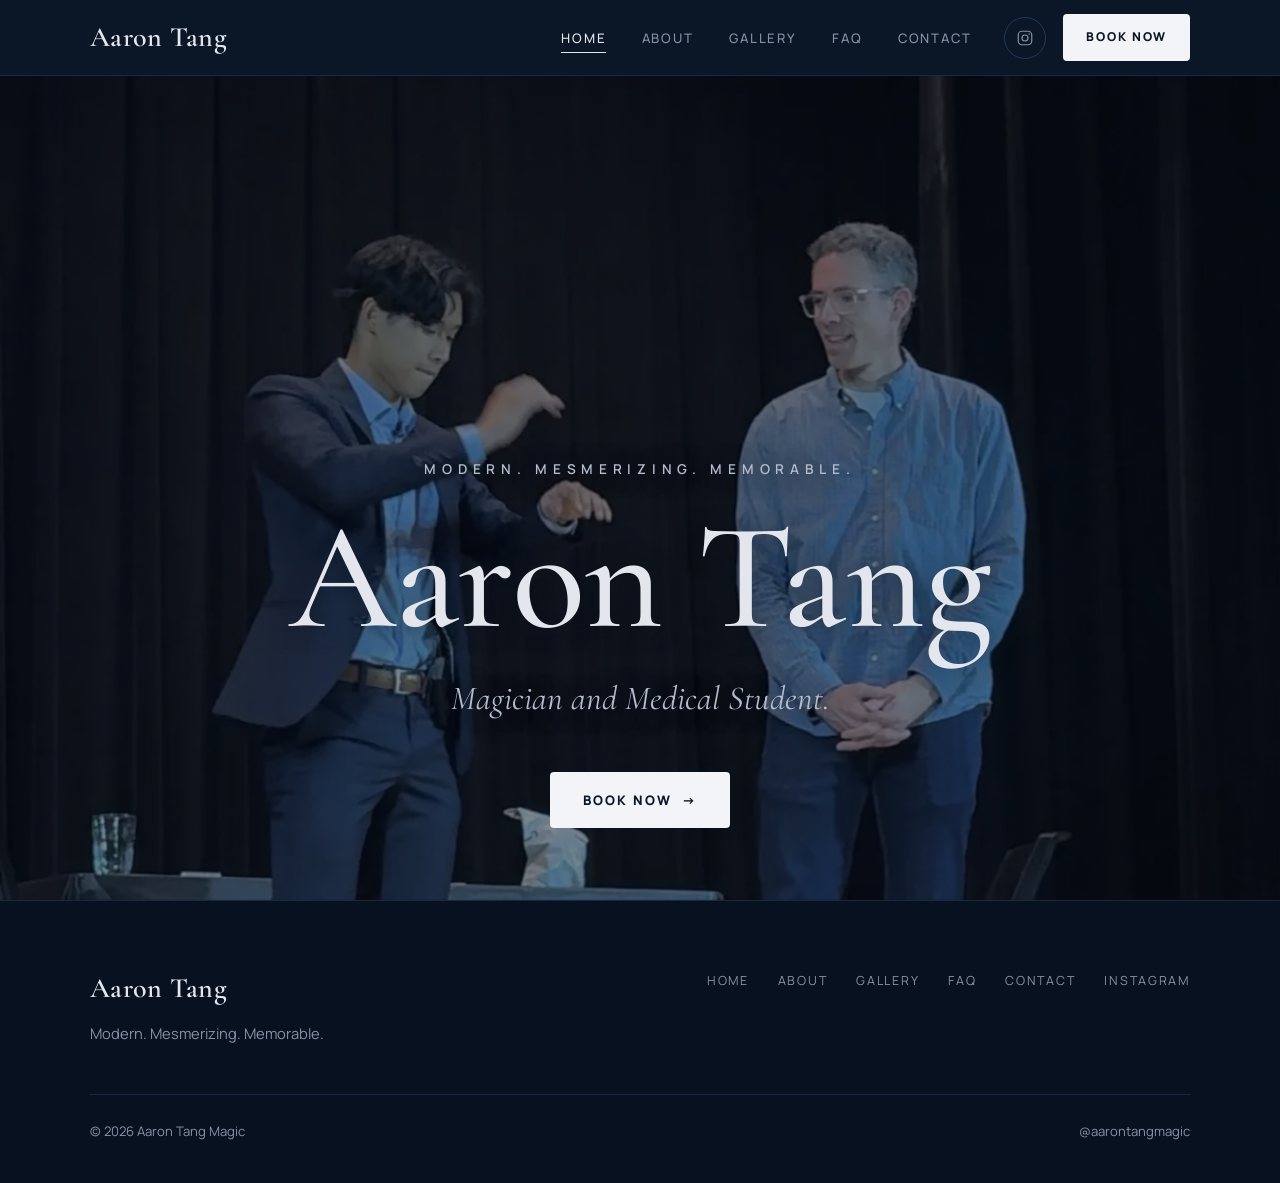
==== commit 8b1d802c: "Simplify home, about, gallery; new about photo; hide booking email - Home: hero only - About: new po" ====
--- a/index.html
+++ b/index.html
@@ -57,77 +57,6 @@
       </div>
     </section>
 
-    <section class="creds" aria-label="Highlights">
-      <div class="container">
-        <ul class="creds__list">
-          <li class="creds__item reveal"><strong>Founder, MagicAid</strong><span>UCLA David Geffen School of Medicine</span></li>
-          <li class="creds__item reveal reveal-delay-1"><strong>Bedside Magic Rounds</strong><span>Ronald Reagan UCLA Medical Center</span></li>
-          <li class="creds__item reveal reveal-delay-2"><strong>Magic &amp; Illusion Student Team</strong><span>Team lead, UCLA</span></li>
-        </ul>
-      </div>
-    </section>
-
-    <section class="section" id="intro">
-      <div class="container split">
-        <div class="frame frame--landscape reveal"><picture><source type="image/webp" srcset="/assets/img/gallery/04-close-up-800.webp 800w, /assets/img/gallery/04-close-up-1600.webp 1206w" sizes="(max-width: 1020px) 100vw, 560px"><img src="/assets/img/gallery/04-close-up-1600.jpg" width="1206" height="801" alt="Aaron performing close-up magic for a guest at a table" loading="lazy" decoding="async"></picture></div>
-        <div class="reveal reveal-delay-1">
-          <span class="eyebrow">The experience</span>
-          <h2>Inches away or across the stage.</h2>
-          <p class="lead" style="margin-top:1.4rem">Aaron specializes in close-up magic while also bringing extensive experience in large-scale stage illusions. Every performance combines technical precision, engaging storytelling, and carefully constructed sequences of increasingly impossible reveals.</p>
-          <p style="margin-top:2rem"><a class="text-link" href="/about.html">Meet Aaron <span aria-hidden="true">&rarr;</span></a></p>
-        </div>
-      </div>
-    </section>
-
-    <section class="section section--alt">
-      <div class="container">
-        <div class="section-head reveal">
-          <span class="eyebrow">Services</span>
-          <h2>Magic for every occasion.</h2>
-        </div>
-        <div class="grid-3" role="list" aria-label="Services">
-          <article role="listitem" class="cell reveal reveal-delay-0">
-            <span class="cell__num">01</span>
-            <h3>Private Events</h3>
-            <p>Make your weddings, birthdays, or other celebrations a little more extraordinary with magic your guests won&rsquo;t forget.</p>
-          </article>
-          <article role="listitem" class="cell reveal reveal-delay-1">
-            <span class="cell__num">02</span>
-            <h3>Corporate</h3>
-            <p>Bring moments of wonder to conferences, networking events, or banquets, giving guests something unexpected to talk about.</p>
-          </article>
-          <article role="listitem" class="cell reveal reveal-delay-2">
-            <span class="cell__num">03</span>
-            <h3>Charity</h3>
-            <p>From hospital visits, community events, to fundraisers, Aaron is always happy to share magic with those who need it the most.</p>
-          </article>
-        </div>
-        <p style="margin-top:2.5rem" class="reveal"><a class="text-link" href="/faq.html">Services &amp; performance styles <span aria-hidden="true">&rarr;</span></a></p>
-      </div>
-    </section>
-
-    <section class="section">
-      <div class="container">
-        <div class="section-head reveal">
-          <span class="eyebrow">Gallery</span>
-          <h2>Moments of wonder.</h2>
-        </div>
-        <div class="gallery">
-          <a class="gallery__item frame reveal" style="aspect-ratio:3/2" href="/gallery.html" aria-label="Open the gallery"><picture><source type="image/webp" srcset="/assets/img/gallery/01-theater-show-800.webp 800w, /assets/img/gallery/01-theater-show-1600.webp 1534w" sizes="(max-width: 640px) 100vw, 580px"><img src="/assets/img/gallery/01-theater-show-1600.jpg" width="1534" height="1025" alt="Aaron Tang performing on stage in front of a projection screen" loading="lazy" decoding="async"></picture></a>
-          <a class="gallery__item frame reveal reveal-delay-1" style="aspect-ratio:3/2" href="/gallery.html" aria-label="Open the gallery"><picture><source type="image/webp" srcset="/assets/img/gallery/03-magicaid-team-800.webp 800w, /assets/img/gallery/03-magicaid-team-1600.webp 1206w" sizes="(max-width: 640px) 100vw, 580px"><img src="/assets/img/gallery/03-magicaid-team-1600.jpg" width="1206" height="1581" alt="Aaron and four MagicAid teammates holding playing cards in a hospital playroom" loading="lazy" decoding="async" style="object-position:50% 40%"></picture></a>
-        </div>
-        <p style="margin-top:2.5rem" class="reveal"><a class="text-link" href="/gallery.html">View the gallery <span aria-hidden="true">&rarr;</span></a></p>
-      </div>
-    </section>
-
-    <section class="section section--alt cta">
-      <div class="container reveal">
-        <span class="eyebrow">Now booking</span>
-        <h2>Let&rsquo;s make your event unforgettable.</h2>
-        <p>Share a few details about your event and Aaron will be in touch to start planning.</p>
-        <a class="btn btn--solid" href="/contact.html">Book Now <span class="arrow" aria-hidden="true">&rarr;</span></a>
-      </div>
-    </section>
   </main>
 
   <footer class="site-footer">
--- a/css/styles.css
+++ b/css/styles.css
@@ -187,13 +187,6 @@
 .page-header h1 { font-size: clamp(3rem, 7.5vw, 5.75rem); }
 .page-header .lead { max-width: 620px; margin-top: 1.4rem; }
 
-/* Credentials strip */
-.creds { border-bottom: 1px solid var(--navy-700); }
-.creds__list { display: grid; grid-template-columns: repeat(3, 1fr); list-style: none; padding: 0; }
-.creds__item { padding: 2.2rem var(--gutter); border-left: 1px solid var(--navy-700); }
-.creds__item:first-child { border-left: 0; padding-left: 0; }
-.creds__item strong { display: block; font-family: var(--font-display); font-size: 1.45rem; font-weight: 500; color: var(--gray-100); line-height: 1.2; }
-.creds__item span { display: block; margin-top: .35rem; font-size: .88rem; color: var(--gray-500); }
 
 /* Cells (services / styles) — titles + text, no icons */
 .cell { background: var(--navy-900); padding: clamp(2rem, 3.5vw, 3rem); transition: background-color .35s; }
@@ -272,13 +265,8 @@
 .about { display: grid; grid-template-columns: 5fr 7fr; gap: clamp(2.5rem, 6vw, 6rem); align-items: start; }
 .about__media { position: sticky; top: calc(var(--header-h) + 2rem); }
 .about__media .frame { aspect-ratio: 4 / 5; }
-.about__media img { object-position: 50% 30%; }
+.about__media img { object-position: 50% 35%; }
 .about__body p { font-size: 1.08rem; }
-.about__body p:first-child { font-family: var(--font-display); font-size: clamp(1.55rem, 2.4vw, 1.9rem); line-height: 1.35; color: var(--gray-100); }
-.highlights { list-style: none; padding: 0; margin-top: 3rem; border-top: 1px solid var(--navy-600); }
-.highlights li { display: grid; grid-template-columns: 9rem 1fr; gap: 1.5rem; padding: 1.3rem 0; border-bottom: 1px solid var(--navy-600); }
-.highlights span { font-size: .74rem; font-weight: 600; letter-spacing: .22em; text-transform: uppercase; color: var(--gray-500); padding-top: .25rem; }
-.highlights strong { font-weight: 500; color: var(--gray-100); }
 
 /* Contact */
 .contact { display: grid; grid-template-columns: 4fr 7fr; gap: clamp(2.5rem, 6vw, 6rem); align-items: start; }
@@ -351,9 +339,7 @@
   .nav__list li { border-bottom: 1px solid var(--navy-700); }
   .nav__link { display: block; padding: 1.1rem 0; font-size: .9rem; }
   .nav__link::after { display: none; }
-  .grid-3, .creds__list { grid-template-columns: 1fr; }
-  .creds__item, .creds__item:first-child { border-left: 0; border-top: 1px solid var(--navy-700); padding: 1.5rem 0; }
-  .creds__item:first-child { border-top: 0; }
+  .grid-3 { grid-template-columns: 1fr; }
   .cell__num { margin-bottom: 1.4rem; }
   .instagram { grid-template-columns: 1fr; }
 }
@@ -366,8 +352,7 @@
   .gallery__item, .gallery__item--wide { grid-column: span 12; }
   .gallery__item--wide .gallery__btn { aspect-ratio: 3 / 2; }
   .form__row { grid-template-columns: 1fr; gap: 0; }
-  .highlights li { grid-template-columns: 1fr; gap: .2rem; }
-  .lightbox__prev, .lightbox__next { top: auto; bottom: 1.25rem; transform: none; }
+    .lightbox__prev, .lightbox__next { top: auto; bottom: 1.25rem; transform: none; }
   .hero__media img { object-position: 28% 12%; }
 }
 @media (max-width: 380px) {
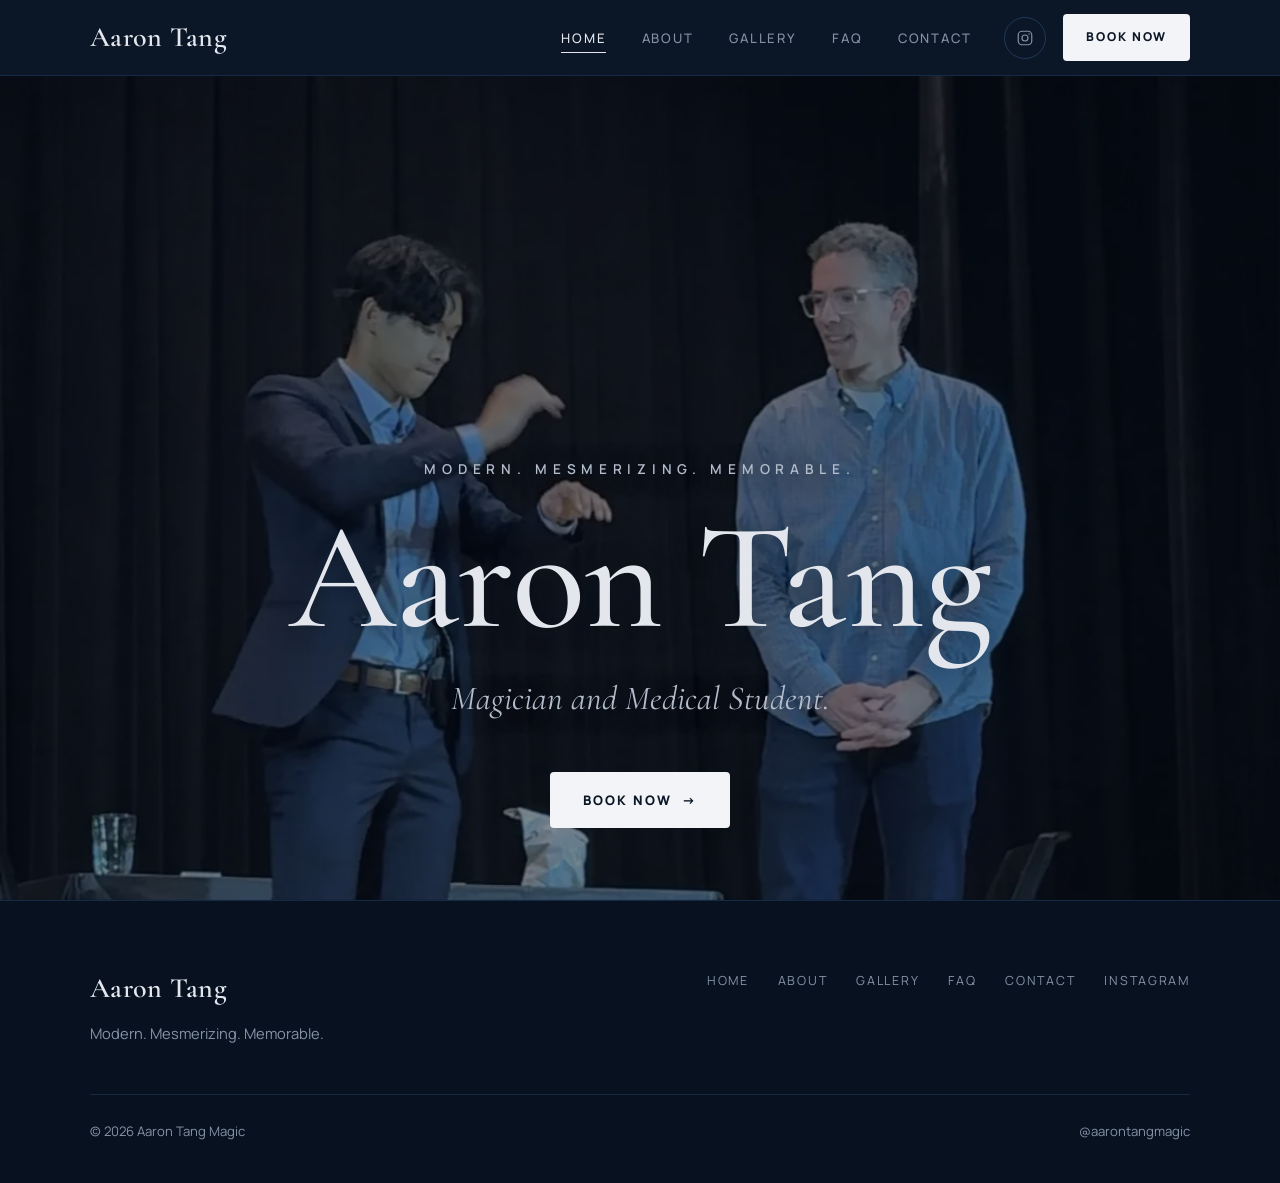
==== commit 6ada9cd0: "Version CSS/JS links so browsers load fresh styles after updates Co-Authored-By: Claude Opus 5.5 <no" ====
--- a/index.html
+++ b/index.html
@@ -18,7 +18,7 @@
   <link rel="preconnect" href="https://fonts.googleapis.com">
   <link rel="preconnect" href="https://fonts.gstatic.com" crossorigin>
   <link rel="stylesheet" href="https://fonts.googleapis.com/css2?family=Cormorant+Garamond:ital,wght@0,500;0,600;1,500&family=Manrope:wght@400;500;600;700;800&display=swap">
-  <link rel="stylesheet" href="/css/styles.css">
+  <link rel="stylesheet" href="/css/styles.css?v=3">
   <link rel="preload" as="image" type="image/webp" href="/assets/img/hero/stage-1600.webp" imagesrcset="/assets/img/hero/stage-800.webp 800w, /assets/img/hero/stage-1600.webp 1206w" imagesizes="100vw">
   <script type="application/ld+json">{"@context": "https://schema.org", "@type": "Person", "name": "Aaron Tang", "jobTitle": "Magician", "url": "https://aarontangmagic.com/", "image": "https://aarontangmagic.com/assets/img/hero/stage-1600.jpg", "description": "Close-up and stage magician available for private events, corporate events and charity performances.", "sameAs": ["https://www.instagram.com/aarontangmagic/"]}</script>
 </head>
@@ -81,7 +81,7 @@
       </div>
     </div>
   </footer>
-  <script src="/js/config.js"></script>
-  <script src="/js/main.js" defer></script>
+  <script src="/js/config.js?v=3"></script>
+  <script src="/js/main.js?v=3" defer></script>
 </body>
 </html>
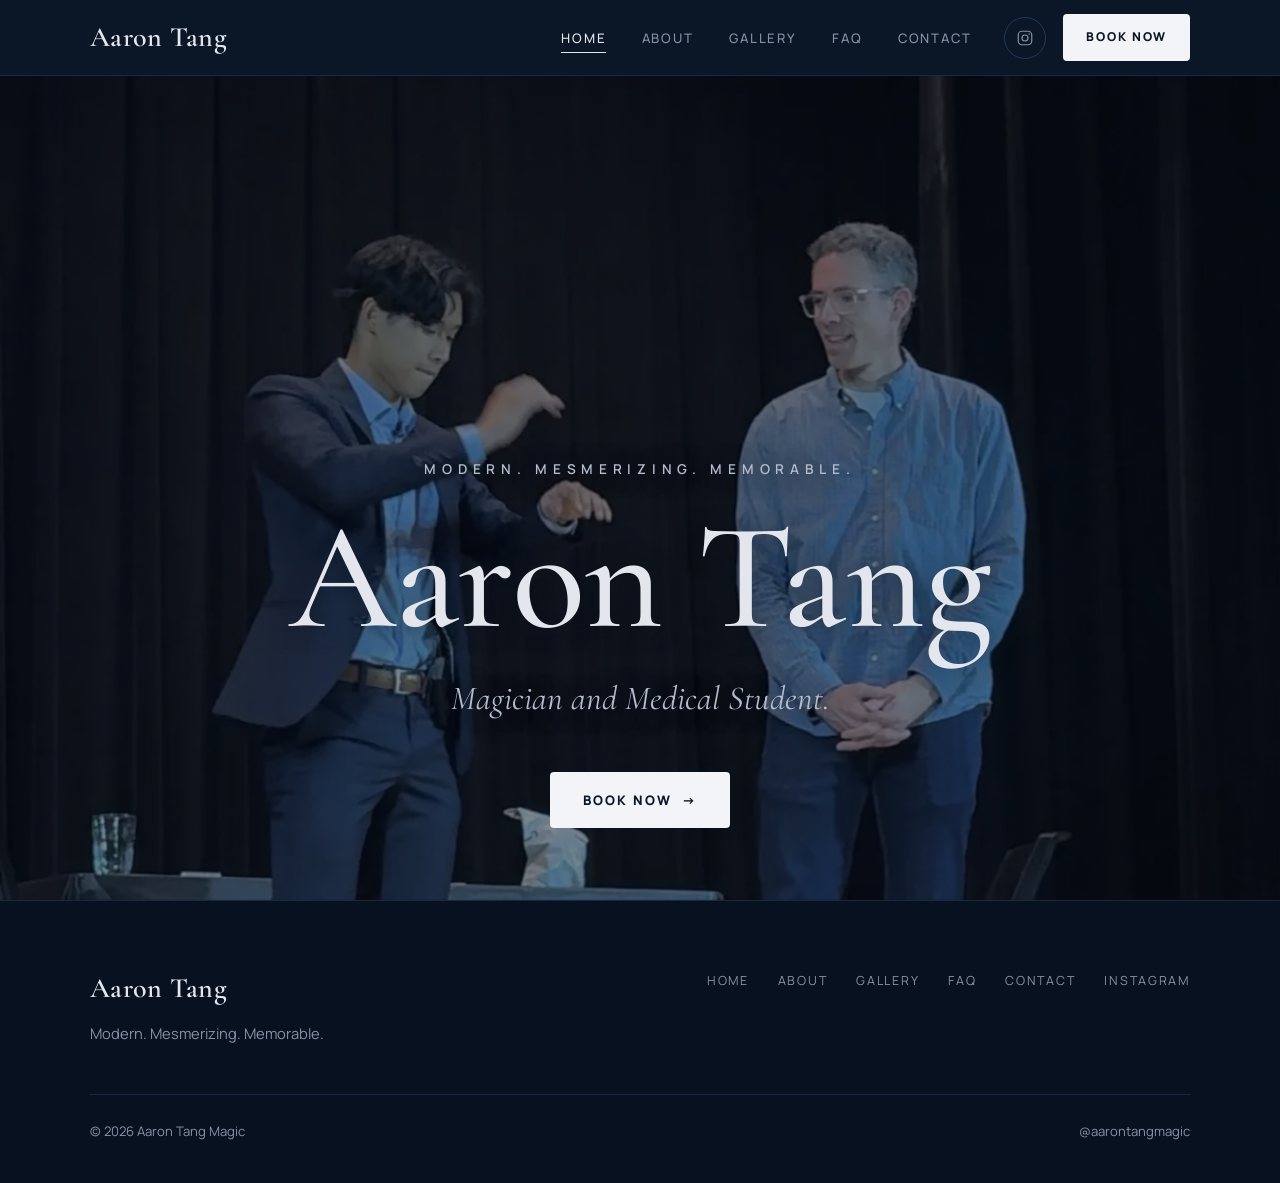
==== commit c17450ee: "Use clean URLs without .html (e.g. /about) Co-Authored-By: Claude Opus 5.5 <noreply@anthropic.com> C" ====
--- a/index.html
+++ b/index.html
@@ -30,15 +30,15 @@
       <nav class="nav" id="site-nav" aria-label="Main">
         <ul class="nav__list">
           <li><a class="nav__link" href="/" aria-current="page">Home</a></li>
-          <li><a class="nav__link" href="/about.html">About</a></li>
-          <li><a class="nav__link" href="/gallery.html">Gallery</a></li>
-          <li><a class="nav__link" href="/faq.html">FAQ</a></li>
-          <li><a class="nav__link" href="/contact.html">Contact</a></li>
+          <li><a class="nav__link" href="/about">About</a></li>
+          <li><a class="nav__link" href="/gallery">Gallery</a></li>
+          <li><a class="nav__link" href="/faq">FAQ</a></li>
+          <li><a class="nav__link" href="/contact">Contact</a></li>
         </ul>
       </nav>
       <div class="header-actions">
         <a class="social-link" href="https://www.instagram.com/aarontangmagic/" target="_blank" rel="noopener" aria-label="Aaron Tang on Instagram (@aarontangmagic)"><svg viewBox="0 0 24 24" fill="none" stroke="currentColor" stroke-width="1.6" aria-hidden="true"><rect x="3" y="3" width="18" height="18" rx="5"/><circle cx="12" cy="12" r="4"/><circle cx="17.5" cy="6.5" r="1" fill="currentColor" stroke="none"/></svg></a>
-        <a class="btn btn--solid btn--small" href="/contact.html">Book Now</a>
+        <a class="btn btn--solid btn--small" href="/contact">Book Now</a>
       </div>
       <button class="nav-toggle" type="button" aria-controls="site-nav" aria-expanded="false" aria-label="Open menu"><span></span><span></span><span></span></button>
     </div>
@@ -52,7 +52,7 @@
         <h1 id="hero-title" class="reveal reveal-delay-1">Aaron Tang</h1>
         <p class="hero__role reveal reveal-delay-2">Magician and Medical Student.</p>
         <div class="reveal reveal-delay-3">
-          <a class="btn btn--solid" href="/contact.html">Book Now <span class="arrow" aria-hidden="true">&rarr;</span></a>
+          <a class="btn btn--solid" href="/contact">Book Now <span class="arrow" aria-hidden="true">&rarr;</span></a>
         </div>
       </div>
     </section>
@@ -68,10 +68,10 @@
         </div>
         <ul class="footer-nav">
           <li><a href="/">Home</a></li>
-          <li><a href="/about.html">About</a></li>
-          <li><a href="/gallery.html">Gallery</a></li>
-          <li><a href="/faq.html">FAQ</a></li>
-          <li><a href="/contact.html">Contact</a></li>
+          <li><a href="/about">About</a></li>
+          <li><a href="/gallery">Gallery</a></li>
+          <li><a href="/faq">FAQ</a></li>
+          <li><a href="/contact">Contact</a></li>
           <li><a href="https://www.instagram.com/aarontangmagic/" target="_blank" rel="noopener">Instagram</a></li>
         </ul>
       </div>
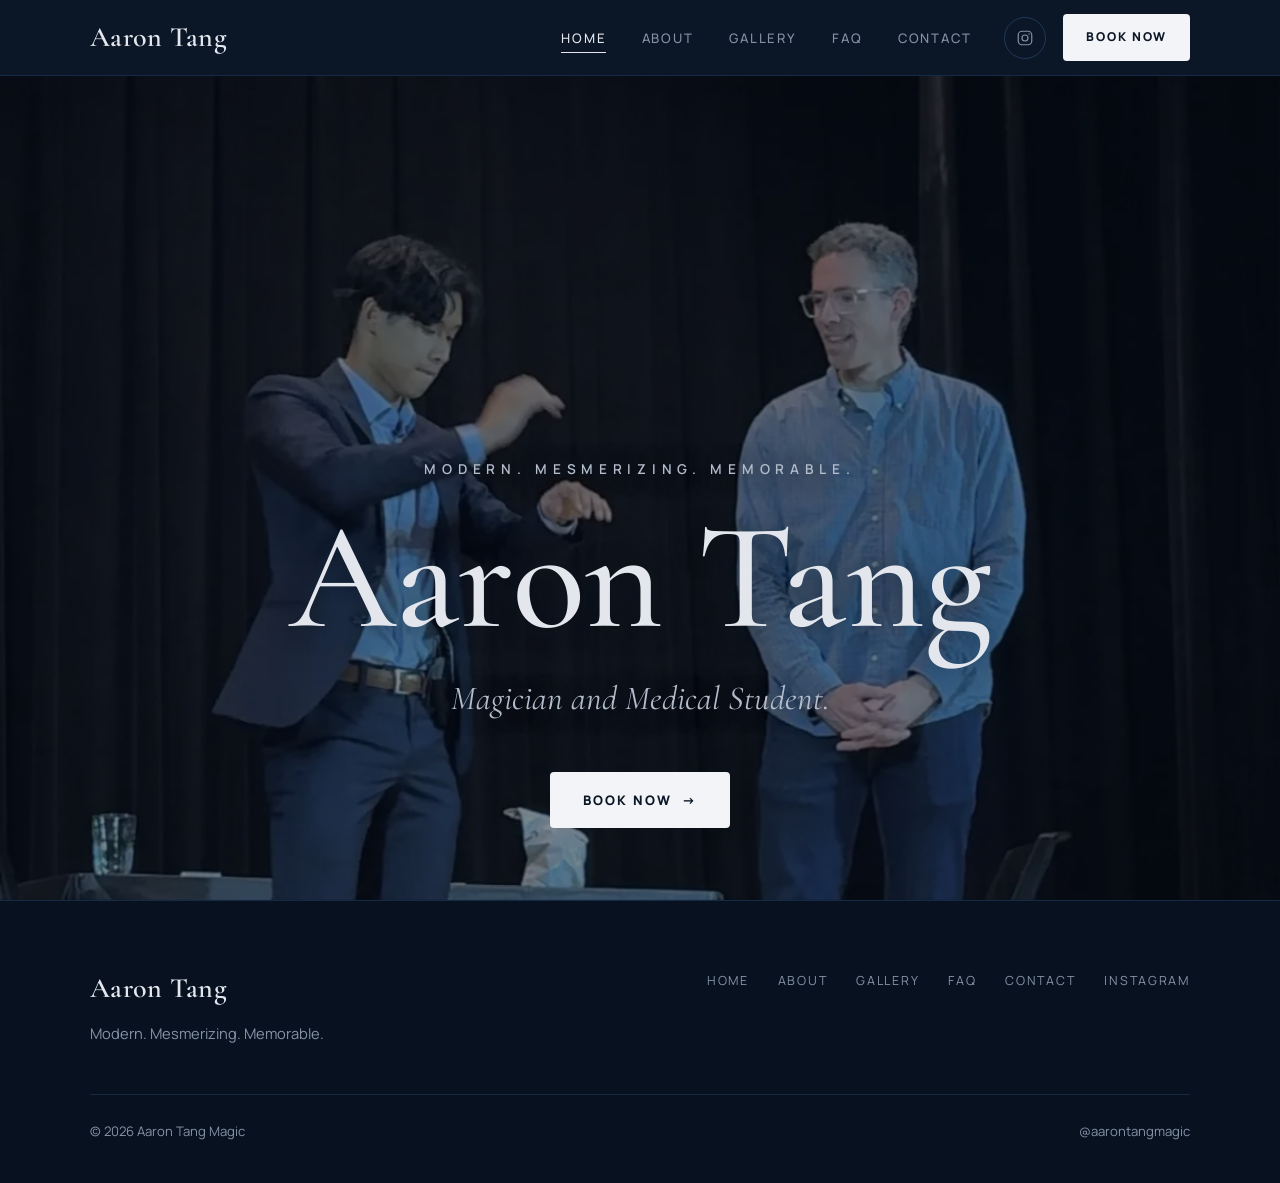
==== commit 2d54f1a0: "Home link preview title: Aaron Tang | Magician and Medical Student Co-Authored-By: Claude Opus 5.5 <" ====
--- a/index.html
+++ b/index.html
@@ -3,13 +3,13 @@
 <head>
   <meta charset="utf-8">
   <meta name="viewport" content="width=device-width, initial-scale=1">
-  <title>Aaron Tang | Magician for Private, Corporate & Charity Events</title>
+  <title>Aaron Tang | Magician and Medical Student</title>
   <meta name="description" content="Aaron Tang is a magician and medical student offering close-up, parlor and stage magic for weddings, birthdays, corporate events and fundraisers. Modern. Mesmerizing. Memorable.">
   <link rel="canonical" href="https://aarontangmagic.com/">
   <meta name="theme-color" content="#0b1626">
   <meta property="og:type" content="website">
   <meta property="og:site_name" content="Aaron Tang Magic">
-  <meta property="og:title" content="Aaron Tang | Magician for Private, Corporate & Charity Events">
+  <meta property="og:title" content="Aaron Tang | Magician and Medical Student">
   <meta property="og:description" content="Aaron Tang is a magician and medical student offering close-up, parlor and stage magic for weddings, birthdays, corporate events and fundraisers. Modern. Mesmerizing. Memorable.">
   <meta property="og:url" content="https://aarontangmagic.com/">
   <meta property="og:image" content="https://aarontangmagic.com/assets/img/hero/stage-1600.jpg">
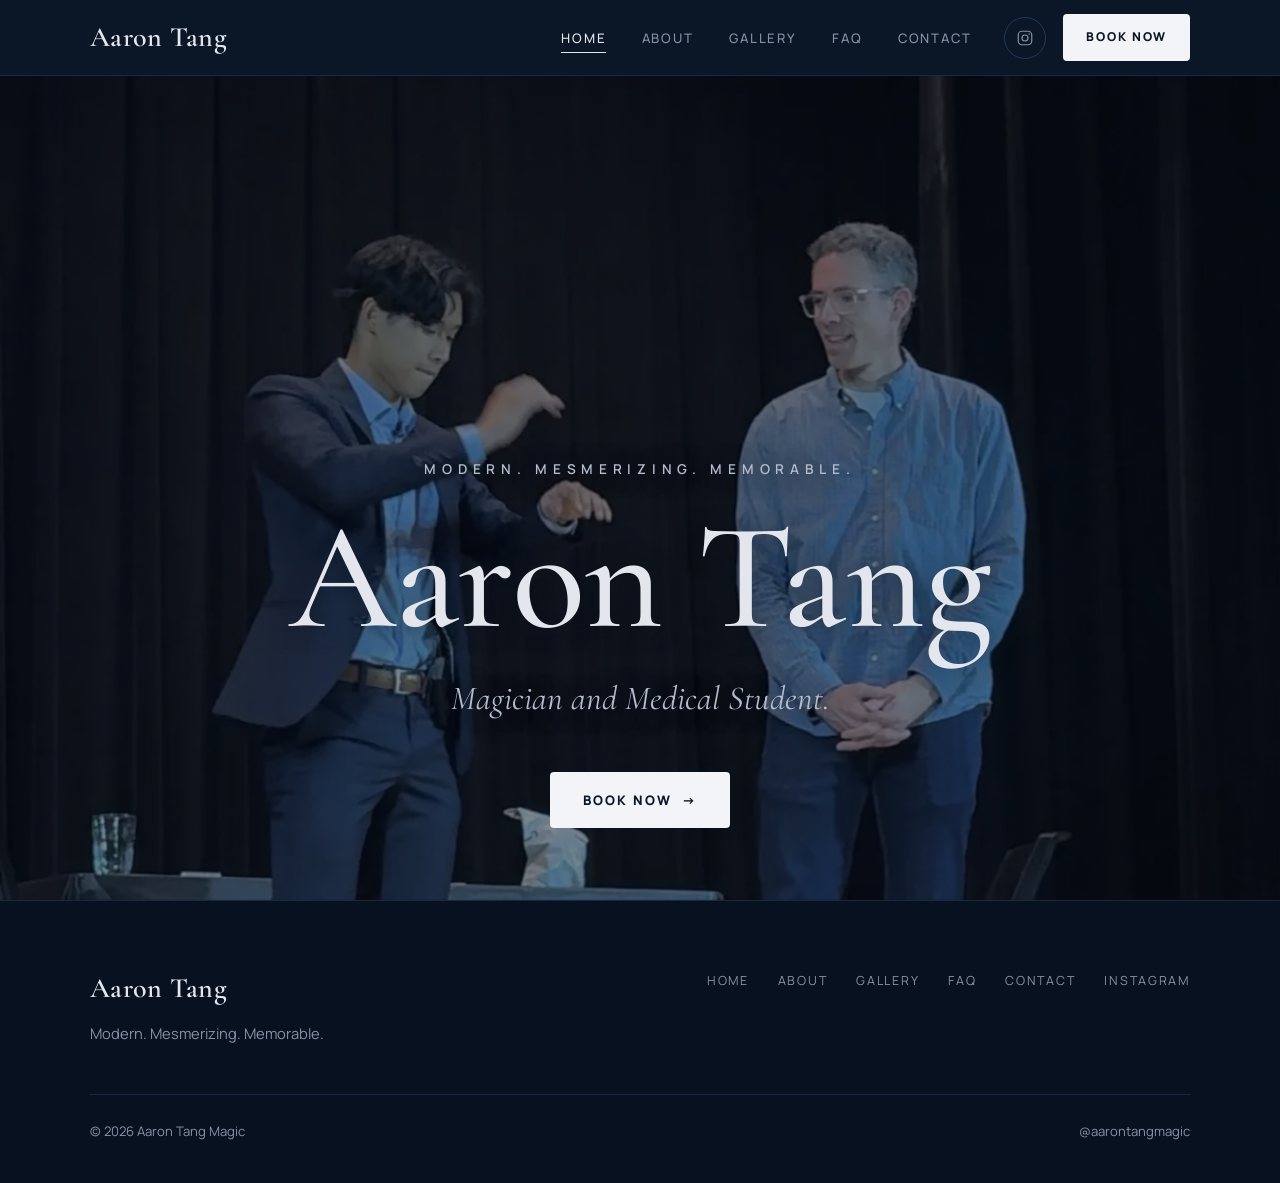
==== commit 0b25fab8: "Route booking inquiries to aarontangmagic@gmail.com Co-Authored-By: Claude Opus 5.5 <noreply@anthrop" ====
--- a/index.html
+++ b/index.html
@@ -81,7 +81,7 @@
       </div>
     </div>
   </footer>
-  <script src="/js/config.js?v=3"></script>
+  <script src="/js/config.js?v=4"></script>
   <script src="/js/main.js?v=3" defer></script>
 </body>
 </html>
